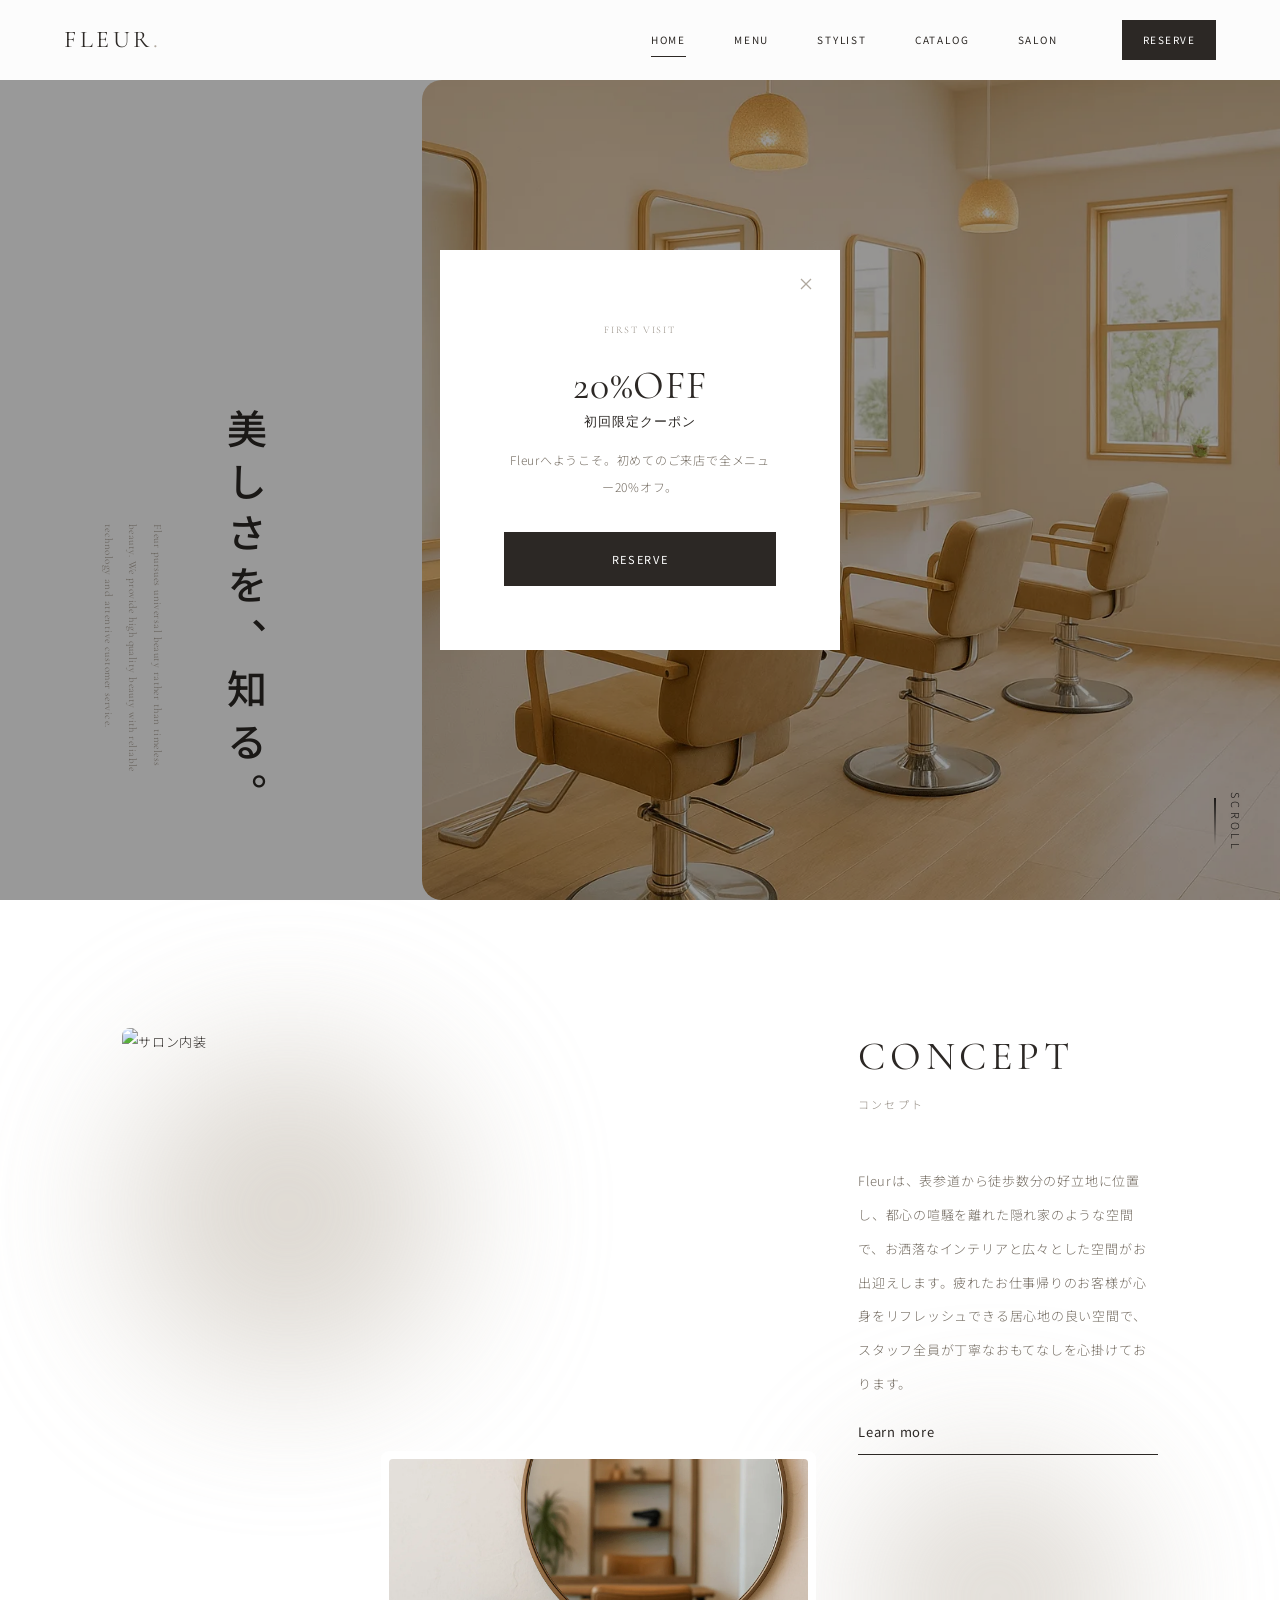
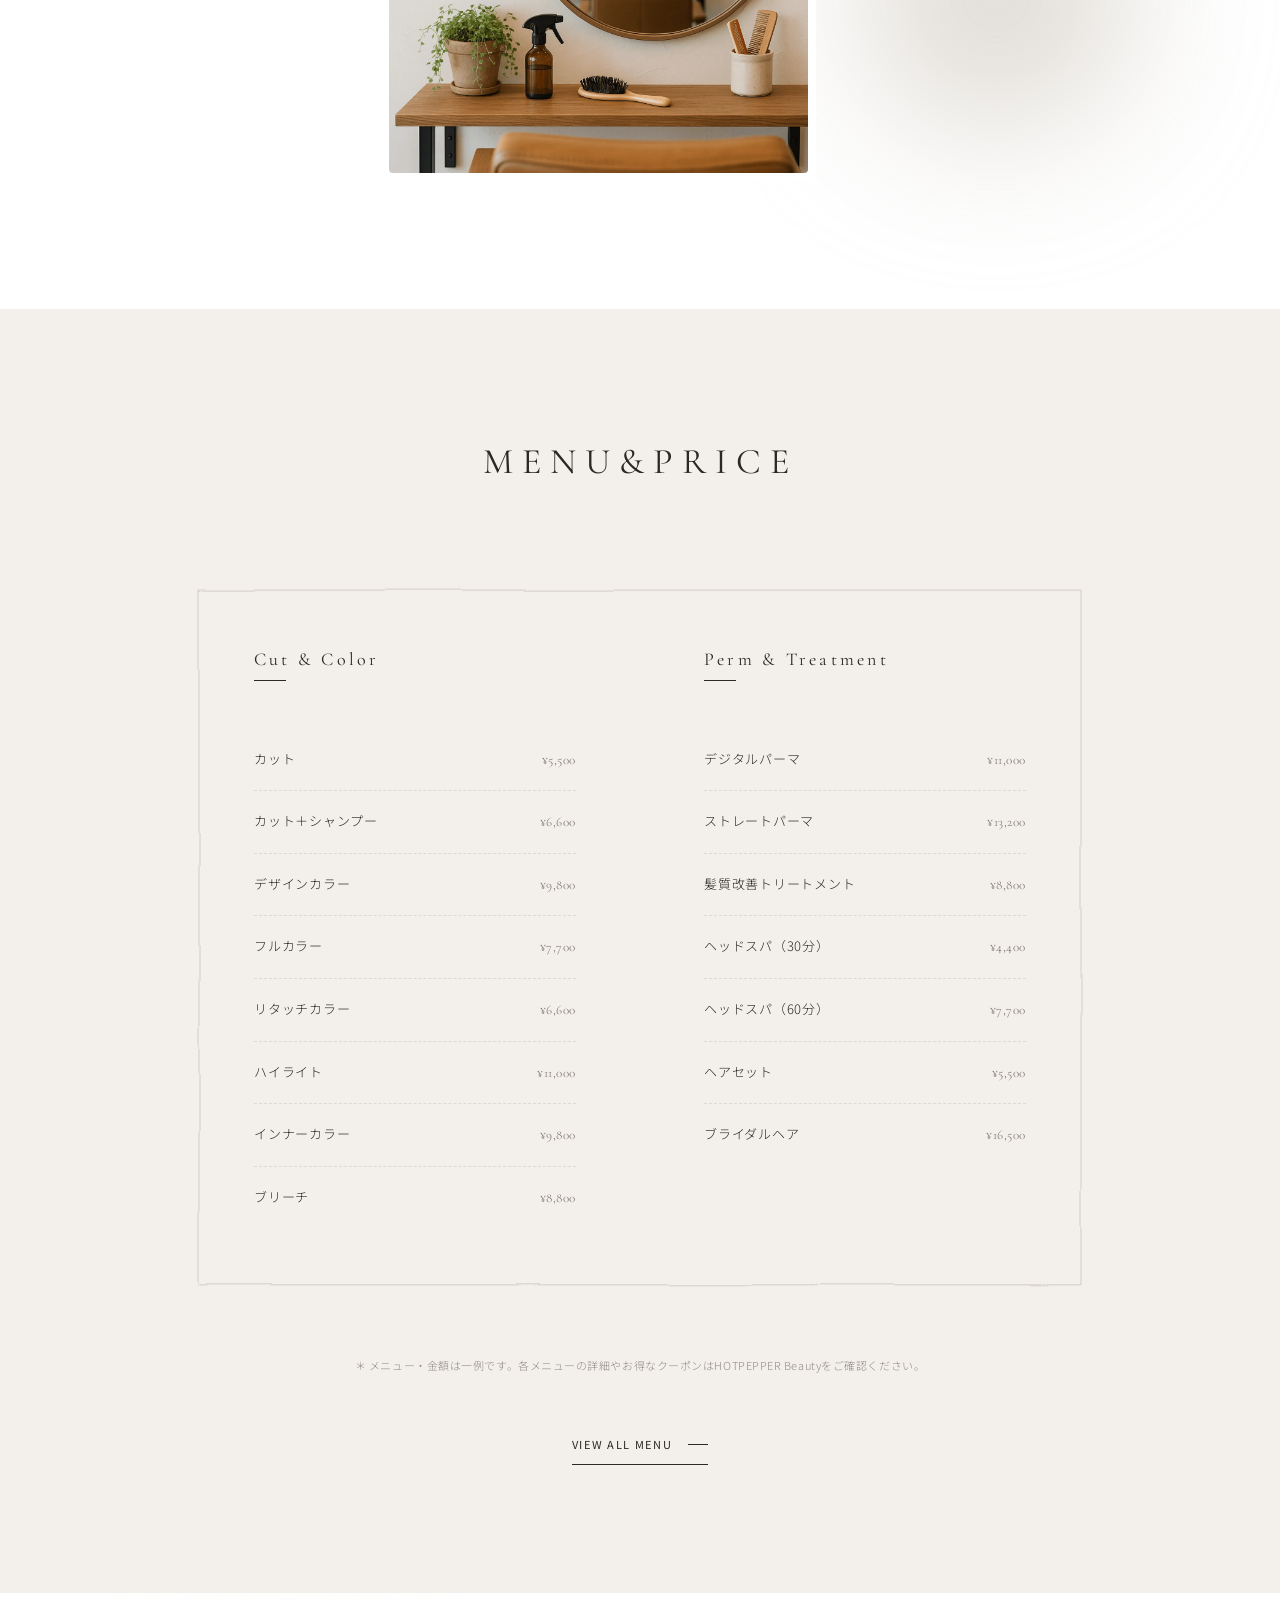
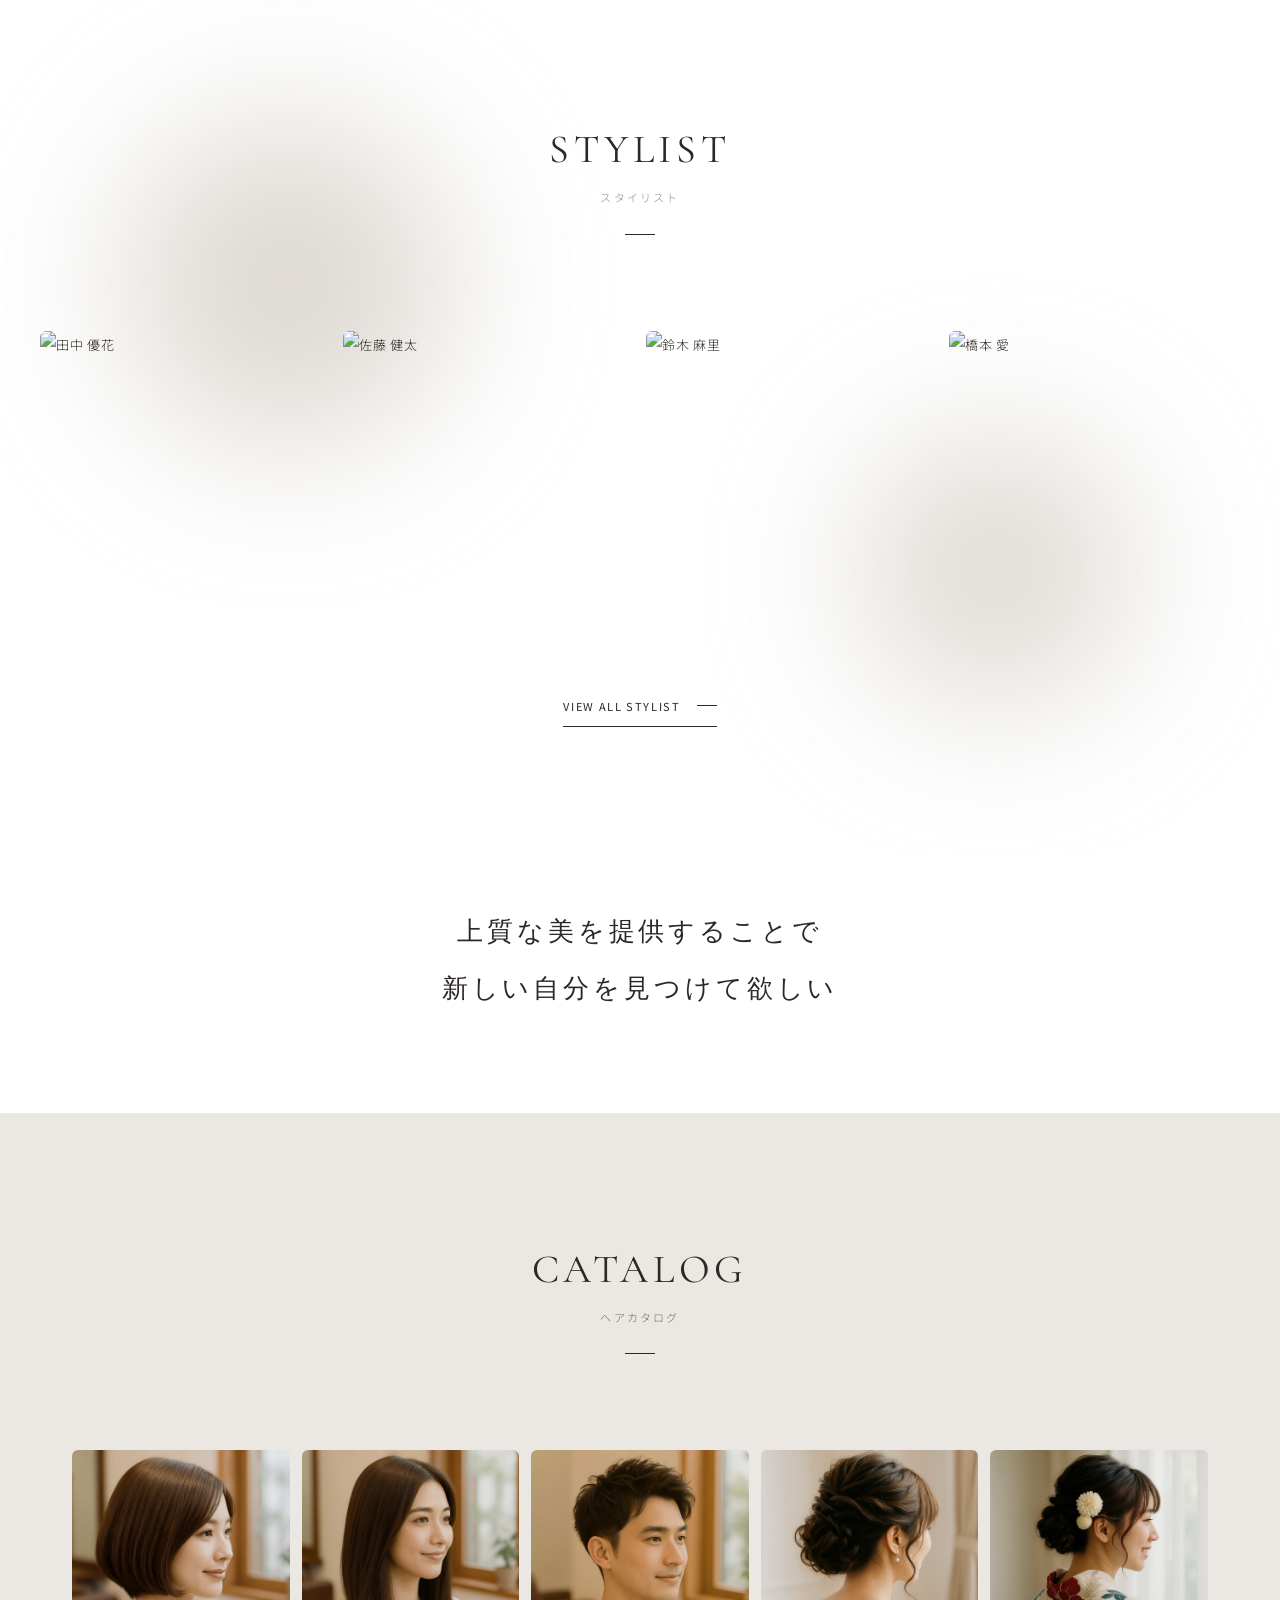
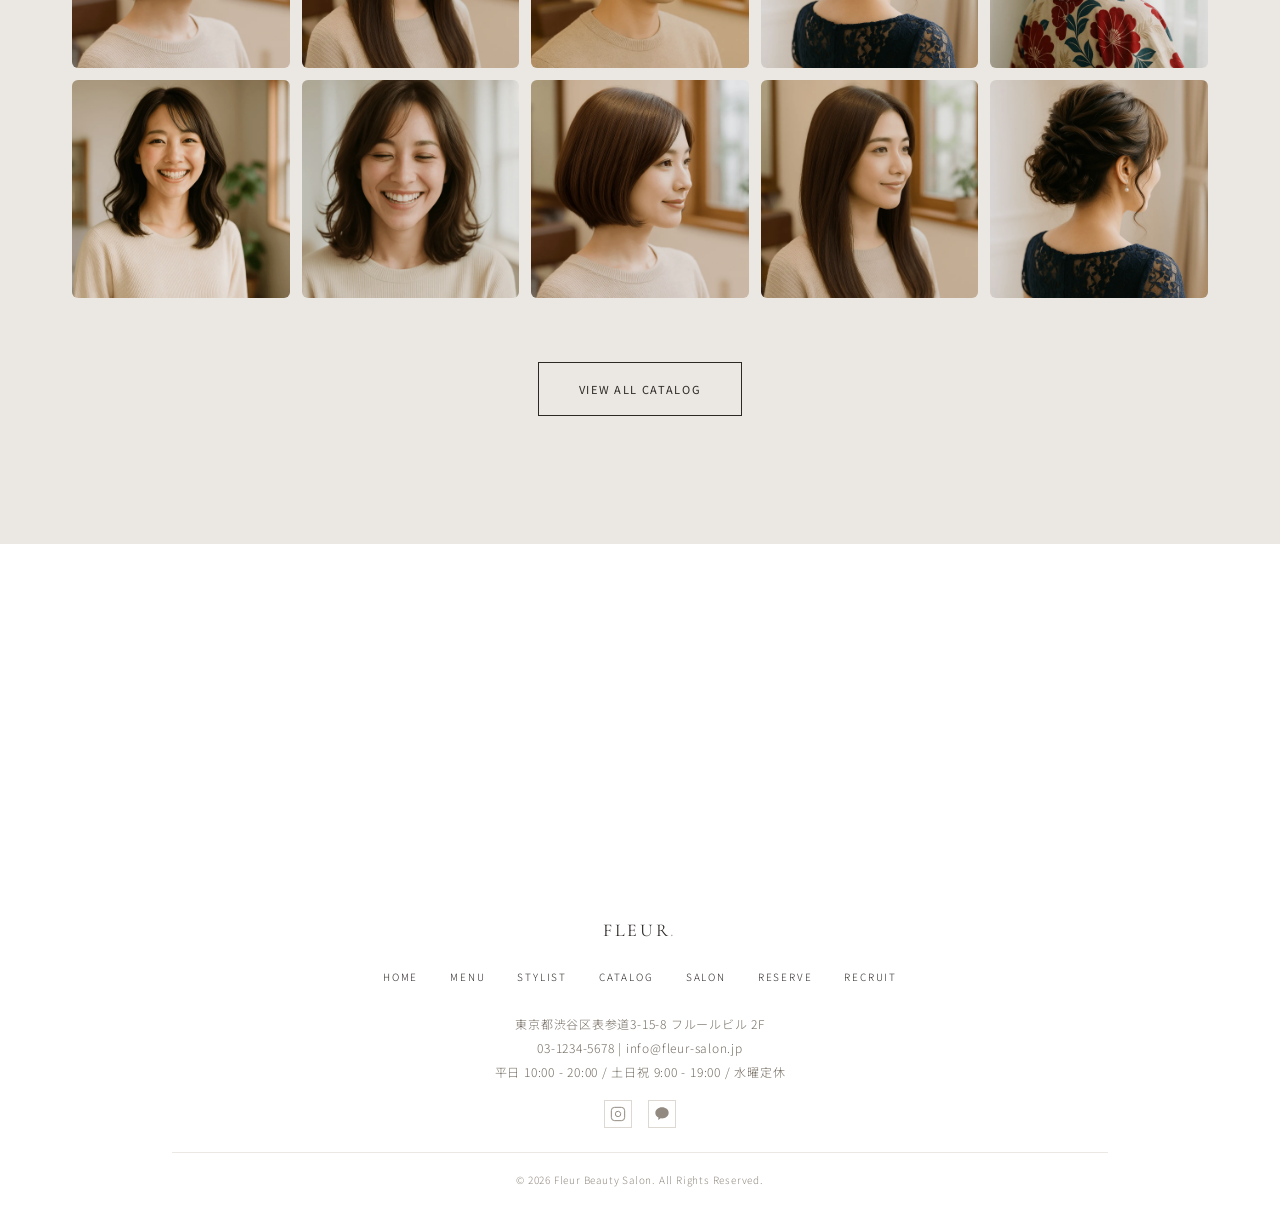
==== index.html @ 0277ed72 "Add files via upload" ====
<!DOCTYPE html>
<html lang="ja">
<head>
  <meta charset="UTF-8">
  <meta name="viewport" content="width=device-width, initial-scale=1.0">
  <title>Fleur Beauty Salon | 表参道の美容室・プライベートサロン</title>
  <meta name="description" content="表参道駅徒歩5分のプライベート美容室 Fleur。骨格・髪質に合わせたオーダーメイドカット、イルミナカラー、ヘッドスパ。初回限定20%OFFクーポンあり。">
  <meta name="keywords" content="表参道 美容室,表参道 ヘアサロン,Fleur,プライベートサロン,イルミナカラー,ヘッドスパ,渋谷区">
  <link rel="canonical" href="https://fleur-salon.jp/">
  <!-- OGP -->
  <meta property="og:type" content="website">
  <meta property="og:title" content="Fleur Beauty Salon | 表参道の美容室・プライベートサロン">
  <meta property="og:description" content="表参道駅徒歩5分のプライベート美容室 Fleur。骨格・髪質に合わせたオーダーメイドカット、イルミナカラー、ヘッドスパ。初回限定20%OFFクーポンあり。">
  <meta property="og:url" content="https://fleur-salon.jp/">
  <meta property="og:image" content="https://fleur-salon.jp/images/fleur-beauty-salon-hero-1.webp">
  <meta property="og:site_name" content="Fleur Beauty Salon">
  <meta property="og:locale" content="ja_JP">
  <meta name="twitter:card" content="summary_large_image">
  <meta name="twitter:title" content="Fleur Beauty Salon | 表参道の美容室">
  <meta name="twitter:description" content="表参道駅徒歩5分のプライベート美容室 Fleur。初回限定20%OFFクーポンあり。">
  <meta name="twitter:image" content="https://fleur-salon.jp/images/fleur-beauty-salon-hero-1.webp">
  <!-- 構造化データ -->
  <script type="application/ld+json">
  {
    "@context": "https://schema.org",
    "@type": "HairSalon",
    "name": "Fleur Beauty Salon",
    "description": "表参道のプライベート美容室。骨格・髪質に合わせたオーダーメイドカット、イルミナカラー、ヘッドスパ。",
    "url": "https://fleur-salon.jp/",
    "telephone": "03-1234-5678",
    "email": "info@fleur-salon.jp",
    "address": {
      "@type": "PostalAddress",
      "streetAddress": "表参道3-15-8 フルールビル 2F",
      "addressLocality": "渋谷区",
      "addressRegion": "東京都",
      "postalCode": "150-0001",
      "addressCountry": "JP"
    },
    "geo": {
      "@type": "GeoCoordinates",
      "latitude": 35.6650,
      "longitude": 139.7101
    },
    "openingHoursSpecification": [
      {
        "@type": "OpeningHoursSpecification",
        "dayOfWeek": ["Tuesday","Wednesday","Thursday","Friday"],
        "opens": "10:00",
        "closes": "20:00"
      },
      {
        "@type": "OpeningHoursSpecification",
        "dayOfWeek": ["Saturday","Sunday"],
        "opens": "09:00",
        "closes": "19:00"
      }
    ],
    "image": "https://fleur-salon.jp/images/fleur-beauty-salon-hero-1.webp",
    "priceRange": "¥¥"
  }
  </script>
  <link rel="stylesheet" href="css/style.css">
  <link rel="stylesheet" href="css/responsive.css">
</head>
<body>

  <!-- Opening Animation -->
  <div class="opening" id="opening">
    <div class="opening__logo">Fleur<span>.</span></div>
    <div class="opening__top"></div>
    <div class="opening__bottom"></div>
  </div>

  <!-- Header -->
  <header class="header" id="header">
    <div class="header__inner">
      <a href="index.html" class="header__logo">Fleur<span>.</span></a>
      <nav class="nav">
        <a href="index.html" class="nav__link nav__link--active">Home</a>
        <a href="html/menu.html" class="nav__link">Menu</a>
        <a href="html/staff.html" class="nav__link">Stylist</a>
        <a href="html/gallery.html" class="nav__link">Catalog</a>
        <a href="html/access.html" class="nav__link">Salon</a>
        <a href="html/reservation.html" class="btn btn--primary btn--sm nav__cta">Reserve</a>
      </nav>
      <button class="hamburger" id="hamburger" aria-label="メニューを開く">
        <span class="hamburger__bar"></span>
        <span class="hamburger__bar"></span>
        <span class="hamburger__bar"></span>
      </button>
    </div>
  </header>

  <div class="nav-overlay" id="navOverlay"></div>
  <nav class="mobile-nav" id="mobileNav">
    <a href="index.html" class="mobile-nav__link">Home</a>
    <a href="html/menu.html" class="mobile-nav__link">Menu</a>
    <a href="html/staff.html" class="mobile-nav__link">Stylist</a>
    <a href="html/gallery.html" class="mobile-nav__link">Catalog</a>
    <a href="html/access.html" class="mobile-nav__link">Salon</a>
    <div class="mobile-nav__cta">
      <a href="html/reservation.html" class="btn btn--primary">Reserve</a>
    </div>
  </nav>

  <!-- Hero -->
  <section class="hero">
    <div class="hero__left">
      <p class="hero__title-ja">美しさを、知る。</p>
      <p class="hero__title-en">Fleur pursues universal beauty rather than timeless<br>beauty. We provide high quality beauty with reliable<br>technology and attentive customer service.</p>
    </div>
    <div class="hero__right">
      <div class="hero__slider">
        <img class="hero__slide hero__slide--active" src="images/fleur-beauty-salon-hero-1.webp" alt="Fleur Beauty Salon">
        <img class="hero__slide" src="images/fleur-beauty-salon-hero-2.webp" alt="Fleur Beauty Salon">
      </div>
    </div>
    <div class="hero__scroll">
      <span>Scroll</span>
      <div class="hero__scroll-line"></div>
    </div>
  </section>

  <!-- Concept (spinhairworks style) -->
  <section class="section">
    <div class="concept animate-on-scroll">
      <div class="concept__row">
        <div class="concept__image-main">
          <img src="https://images.unsplash.com/photo-1600585154340-be6161a56a0c?w=800&h=1060&fit=crop" alt="サロン内装">
        </div>
        <div class="concept__text">
          <h2 class="section-title-en">Concept</h2>
          <p class="section-title-ja">コンセプト</p>
          <p class="concept__description">Fleurは、表参道から徒歩数分の好立地に位置し、都心の喧騒を離れた隠れ家のような空間で、お洒落なインテリアと広々とした空間がお出迎えします。疲れたお仕事帰りのお客様が心身をリフレッシュできる居心地の良い空間で、スタッフ全員が丁寧なおもてなしを心掛けております。</p>
          <a href="html/menu.html" class="concept__link">Learn more</a>
        </div>
      </div>
      <div class="concept__image-sub">
        <img src="images/fleur-salon-interior.webp" alt="サロン内装">
      </div>
    </div>
  </section>

  <!-- Menu & Price -->
  <section class="section section--alt">
    <div class="container">
      <h2 class="menu-price__title animate-on-scroll">MENU&amp;PRICE</h2>
      <div class="menu-price__grid animate-on-scroll">
        <svg class="rough-border" viewBox="0 0 100 100" preserveAspectRatio="none" xmlns="http://www.w3.org/2000/svg">
          <defs>
            <filter id="roughen">
              <feTurbulence type="fractalNoise" baseFrequency="0.06" numOctaves="2" result="noise" seed="5"/>
              <feDisplacementMap in="SourceGraphic" in2="noise" scale="0.6" xChannelSelector="R" yChannelSelector="G"/>
            </filter>
          </defs>
          <rect x="1" y="1" width="98" height="98" fill="none" stroke="#b0a89e" stroke-width="0.5" filter="url(#roughen)" vector-effect="non-scaling-stroke"/>
        </svg>
        <div class="menu-price__col">
          <h3 class="menu-price__category">Cut &amp; Color</h3>
          <ul class="menu-price__list">
            <li><span>カット</span><span>¥5,500</span></li>
            <li><span>カット＋シャンプー</span><span>¥6,600</span></li>
            <li><span>デザインカラー</span><span>¥9,800</span></li>
            <li><span>フルカラー</span><span>¥7,700</span></li>
            <li><span>リタッチカラー</span><span>¥6,600</span></li>
            <li><span>ハイライト</span><span>¥11,000</span></li>
            <li><span>インナーカラー</span><span>¥9,800</span></li>
            <li><span>ブリーチ</span><span>¥8,800</span></li>
          </ul>
        </div>
        <div class="menu-price__col">
          <h3 class="menu-price__category">Perm &amp; Treatment</h3>
          <ul class="menu-price__list">
            <li><span>デジタルパーマ</span><span>¥11,000</span></li>
            <li><span>ストレートパーマ</span><span>¥13,200</span></li>
            <li><span>髪質改善トリートメント</span><span>¥8,800</span></li>
            <li><span>ヘッドスパ（30分）</span><span>¥4,400</span></li>
            <li><span>ヘッドスパ（60分）</span><span>¥7,700</span></li>
            <li><span>ヘアセット</span><span>¥5,500</span></li>
            <li><span>ブライダルヘア</span><span>¥16,500</span></li>
          </ul>
        </div>
      </div>
      <p class="menu-price__note animate-on-scroll">＊ メニュー・金額は一例です。各メニューの詳細やお得なクーポンはHOTPEPPER Beautyをご確認ください。</p>
      <div style="text-align: center; margin-top: var(--space-2xl);">
        <a href="html/menu.html" class="btn btn--more">View All Menu</a>
      </div>
    </div>
  </section>

  <!-- Stylist (la-melu style: square grid) -->
  <section class="section">
    <div class="container">
      <div class="section-header animate-on-scroll">
        <h2 class="section-title-en">Stylist</h2>
        <p class="section-title-ja">スタイリスト</p>
      </div>
    </div>
    <div class="container--wide" style="max-width: var(--container-wide); margin: 0 auto; padding: 0;">
      <div class="stylist-grid-home animate-on-scroll">
        <a href="html/staff.html" class="stylist-thumb">
          <img src="https://images.unsplash.com/photo-1544005313-94ddf0286df2?w=600&h=600&fit=crop&crop=face" alt="田中 優花" loading="lazy">
          <div class="stylist-thumb__overlay">
            <p class="stylist-thumb__role">Top Stylist</p>
            <p class="stylist-thumb__name">田中 優花</p>
          </div>
        </a>
        <a href="html/staff.html" class="stylist-thumb">
          <img src="https://images.unsplash.com/photo-1506794778202-cad84cf45f1d?w=600&h=600&fit=crop&crop=face" alt="佐藤 健太" loading="lazy">
          <div class="stylist-thumb__overlay">
            <p class="stylist-thumb__role">Stylist</p>
            <p class="stylist-thumb__name">佐藤 健太</p>
          </div>
        </a>
        <a href="html/staff.html" class="stylist-thumb">
          <img src="https://images.unsplash.com/photo-1531746020798-e6953c6e8e04?w=600&h=600&fit=crop&crop=face" alt="鈴木 麻里" loading="lazy">
          <div class="stylist-thumb__overlay">
            <p class="stylist-thumb__role">Color Specialist</p>
            <p class="stylist-thumb__name">鈴木 麻里</p>
          </div>
        </a>
        <a href="html/staff.html" class="stylist-thumb">
          <img src="https://images.unsplash.com/photo-1517841905240-472988babdf9?w=600&h=600&fit=crop&crop=face" alt="橋本 愛" loading="lazy">
          <div class="stylist-thumb__overlay">
            <p class="stylist-thumb__role">Junior Stylist</p>
            <p class="stylist-thumb__name">橋本 愛</p>
          </div>
        </a>
      </div>
    </div>
    <div class="container" style="text-align: center; margin-top: var(--space-3xl);">
      <a href="html/staff.html" class="btn btn--more">View All Stylist</a>
    </div>
  </section>

  <!-- Quote -->
  <div class="quote-section animate-on-scroll">
    <p class="quote-section__text fade-in">上質な美を提供することで<br>新しい自分を見つけて欲しい</p>
  </div>

  <!-- Catalog / Gallery Preview (la-melu style: square grid) -->
  <section class="section section--dark">
    <div class="container">
      <div class="section-header animate-on-scroll">
        <h2 class="section-title-en">Catalog</h2>
        <p class="section-title-ja">ヘアカタログ</p>
      </div>
    </div>
    <div class="container--wide" style="max-width: var(--container-wide); margin: 0 auto; padding: 0;">
      <div class="gallery-grid animate-on-scroll">
        <a href="html/gallery.html" class="gallery-item">
          <img src="images/fleur-hairstyle-bob.webp" alt="ナチュラルボブ" loading="lazy">
        </a>
        <a href="html/gallery.html" class="gallery-item">
          <img src="images/fleur-hairstyle-long.webp" alt="ストレートロング" loading="lazy">
        </a>
        <a href="html/gallery.html" class="gallery-item">
          <img src="images/fleur-hairstyle-mens-short.webp" alt="メンズショート" loading="lazy">
        </a>
        <a href="html/gallery.html" class="gallery-item">
          <img src="images/fleur-hairstyle-set.webp" alt="ヘアセット" loading="lazy">
        </a>
        <a href="html/gallery.html" class="gallery-item">
          <img src="images/fleur-hairstyle-kimono.webp" alt="着付けヘアセット" loading="lazy">
        </a>
        <a href="html/gallery.html" class="gallery-item">
          <img src="images/fleur-style-natural-01.webp" alt="お客さまの笑顔" loading="lazy">
        </a>
        <a href="html/gallery.html" class="gallery-item">
          <img src="images/fleur-style-natural-02.webp" alt="お客さまの笑顔" loading="lazy">
        </a>
        <a href="html/gallery.html" class="gallery-item">
          <img src="images/fleur-hairstyle-bob.webp" alt="ナチュラルボブ" loading="lazy">
        </a>
        <a href="html/gallery.html" class="gallery-item">
          <img src="images/fleur-hairstyle-long.webp" alt="ロングヘア" loading="lazy">
        </a>
        <a href="html/gallery.html" class="gallery-item">
          <img src="images/fleur-hairstyle-set.webp" alt="ヘアセット" loading="lazy">
        </a>
      </div>
    </div>
    <div class="container" style="text-align: center; margin-top: var(--space-3xl);">
      <a href="html/gallery.html" class="btn btn--white">View All Catalog</a>
    </div>
  </section>

  <!-- 3-Column Banners (la-melu style) -->
  <div class="banner-row animate-on-scroll">
    <a href="html/access.html" class="banner-card">
      <img src="https://images.unsplash.com/photo-1600585154340-be6161a56a0c?w=800&h=600&fit=crop" alt="サロン" loading="lazy">
      <div class="banner-card__overlay">
        <p class="banner-card__title">Salon</p>
        <p class="banner-card__desc">表参道駅A2出口より徒歩5分<br>プライベート空間で至福のひととき</p>
      </div>
    </a>
    <a href="html/reservation.html" class="banner-card">
      <img src="https://images.unsplash.com/photo-1521590832167-7bcbfaa6381f?w=800&h=600&fit=crop" alt="予約" loading="lazy">
      <div class="banner-card__overlay">
        <p class="banner-card__title">Reserve</p>
        <p class="banner-card__desc">オンラインで簡単予約<br>初回限定20%OFFクーポンあり</p>
      </div>
    </a>
    <a href="html/recruit.html" class="banner-card">
      <img src="https://images.unsplash.com/photo-1559599101-f09722fb4948?w=800&h=600&fit=crop" alt="採用" loading="lazy">
      <div class="banner-card__overlay">
        <p class="banner-card__title">Recruit</p>
        <p class="banner-card__desc">Fleurで一緒に働きませんか<br>スタッフ募集中</p>
      </div>
    </a>
  </div>

  <!-- Footer -->
  <footer class="footer">
    <div class="container">
      <p class="footer__brand">Fleur<span>.</span></p>
      <div class="footer__nav-row">
        <a href="index.html" class="footer__nav-link">Home</a>
        <a href="html/menu.html" class="footer__nav-link">Menu</a>
        <a href="html/staff.html" class="footer__nav-link">Stylist</a>
        <a href="html/gallery.html" class="footer__nav-link">Catalog</a>
        <a href="html/access.html" class="footer__nav-link">Salon</a>
        <a href="html/reservation.html" class="footer__nav-link">Reserve</a>
        <a href="html/recruit.html" class="footer__nav-link">Recruit</a>
      </div>
      <div class="footer__info">
        <p>東京都渋谷区表参道3-15-8 フルールビル 2F</p>
        <p>03-1234-5678 | info@fleur-salon.jp</p>
        <p>平日 10:00 - 20:00 / 土日祝 9:00 - 19:00 / 水曜定休</p>
      </div>
      <div class="footer__social">
        <a href="#" class="footer__social-link" aria-label="Instagram">
          <svg width="16" height="16" viewBox="0 0 24 24" fill="none" stroke="currentColor" stroke-width="1.5"><rect x="2" y="2" width="20" height="20" rx="5" ry="5"/><path d="M16 11.37A4 4 0 1 1 12.63 8 4 4 0 0 1 16 11.37z"/><line x1="17.5" y1="6.5" x2="17.51" y2="6.5"/></svg>
        </a>
        <a href="#" class="footer__social-link" aria-label="LINE">
          <svg width="16" height="16" viewBox="0 0 24 24" fill="currentColor"><path d="M12 2C6.48 2 2 5.82 2 10.5c0 2.95 1.95 5.55 4.87 7.17-.19.66-.68 2.4-.78 2.77-.13.48.17.47.37.34.15-.1 2.42-1.64 3.42-2.31.7.1 1.41.15 2.12.15 5.52 0 10-3.82 10-8.5S17.52 2 12 2z"/></svg>
        </a>
      </div>
      <div class="footer__bottom">
        <p>&copy; 2026 Fleur Beauty Salon. All Rights Reserved.</p>
      </div>
    </div>
  </footer>

  <!-- Coupon Popup -->
  <div class="coupon-popup" id="couponPopup">
    <div class="coupon-popup__backdrop" id="couponBackdrop"></div>
    <div class="coupon-popup__card">
      <button class="coupon-popup__close" id="couponClose" aria-label="閉じる">
        <svg width="20" height="20" viewBox="0 0 24 24" fill="none" stroke="currentColor" stroke-width="1.5"><line x1="18" y1="6" x2="6" y2="18"/><line x1="6" y1="6" x2="18" y2="18"/></svg>
      </button>
      <span class="coupon-popup__badge">First Visit</span>
      <p class="coupon-popup__discount">20%OFF</p>
      <h3 class="coupon-popup__title">初回限定クーポン</h3>
      <p class="coupon-popup__text">Fleurへようこそ。初めてのご来店で全メニュー20%オフ。</p>
      <a href="html/reservation.html" class="btn btn--primary" style="width: 100%;">Reserve</a>
    </div>
  </div>

  <!-- Floating CTA (Mobile) -->
  <div class="floating-cta">
    <a href="html/reservation.html" class="btn btn--primary">Reserve</a>
  </div>

  <!-- Back to Top -->
  <button class="back-to-top" id="backToTop" aria-label="トップへ戻る">
    <div class="back-to-top__line"></div>
    <span>Top</span>
  </button>

  <script src="js/main.js"></script>
</body>
</html>
---- css/style.css ----
/* ============================================
   Fleur Beauty Salon — Main Stylesheet
   Design: la-melu.com inspired — Pure Minimalism
   Typography: Cormorant Garamond + Noto Sans JP
   ============================================ */

@import url('https://fonts.googleapis.com/css2?family=Cormorant+Garamond:ital,wght@0,300;0,400;0,500;0,600;1,400&family=Noto+Sans+JP:wght@200;300;400;500&display=swap');

:root {
  /* Colors — Greige */
  --black: #2c2825;
  --gray-900: #3d3832;
  --gray-800: #4e4840;
  --gray-700: #5f5850;
  --gray-600: #756d63;
  --gray-500: #928a80;
  --gray-400: #b0a89e;
  --gray-300: #cdc6bc;
  --gray-200: #ddd8d1;
  --gray-100: #ebe7e2;
  --gray-50: #f3f0ec;
  --white: #ffffff;

  --color-text: var(--black);
  --color-text-light: var(--gray-600);
  --color-text-muted: var(--gray-500);
  --color-bg: var(--white);
  --color-bg-alt: var(--gray-50);
  --color-border: var(--gray-200);
  --color-success: #4a7c59;
  --color-error: #c44;

  /* Typography */
  --font-display: 'Cormorant Garamond', 'Georgia', serif;
  --font-body: 'Noto Sans JP', -apple-system, BlinkMacSystemFont, sans-serif;

  /* Spacing */
  --space-xs: 0.25rem;
  --space-sm: 0.5rem;
  --space-md: 1rem;
  --space-lg: 1.5rem;
  --space-xl: 2rem;
  --space-2xl: 3rem;
  --space-3xl: 4rem;
  --space-4xl: 6rem;
  --space-5xl: 8rem;
  --space-6xl: 10rem;
  --space-7xl: 12rem;

  /* Shadows */
  --shadow-sm: 0 1px 3px rgba(0,0,0,0.04);
  --shadow-md: 0 4px 16px rgba(0,0,0,0.06);

  /* Transitions */
  --transition-fast: 200ms ease;
  --transition-base: 400ms ease;
  --transition-slow: 600ms ease;

  /* Layout */
  --container-max: 1000px;
  --container-narrow: 700px;
  --container-wide: 1200px;
  --header-height: 80px;

  /* Z-index */
  --z-base: 1;
  --z-sticky: 20;
  --z-overlay: 30;
  --z-modal: 40;
}

/* --- Reset --- */
*, *::before, *::after {
  margin: 0; padding: 0;
  box-sizing: border-box;
}

html {
  scroll-behavior: smooth;
  -webkit-text-size-adjust: 100%;
}

body {
  font-family: var(--font-body);
  font-size: 13px;
  font-weight: 300;
  line-height: 2.2;
  color: var(--color-text);
  background-color: var(--color-bg);
  -webkit-font-smoothing: antialiased;
  -moz-osx-font-smoothing: grayscale;
  overflow-x: hidden;
  letter-spacing: 0.06em;
}

body.nav-open { overflow: hidden; }

img { max-width: 100%; height: auto; display: block; }

a {
  color: inherit;
  text-decoration: none;
  transition: opacity var(--transition-fast);
}
a:hover { opacity: 0.6; }

button {
  font-family: inherit;
  cursor: pointer;
  border: none;
  background: none;
}

ul, ol { list-style: none; }
input, select, textarea { font-family: inherit; font-size: inherit; }

/* --- Utility --- */
.container {
  max-width: var(--container-max);
  margin: 0 auto;
  padding: 0 var(--space-xl);
}

.container--narrow { max-width: var(--container-narrow); }
.container--wide { max-width: var(--container-wide); }

.sr-only {
  position: absolute; width: 1px; height: 1px; padding: 0; margin: -1px;
  overflow: hidden; clip: rect(0,0,0,0); white-space: nowrap; border: 0;
}

/* --- Typography --- */
h1, h2, h3, h4, h5 {
  font-family: var(--font-display);
  font-weight: 400;
  line-height: 1.4;
  letter-spacing: 0.04em;
}

/* Section title — English large + Japanese small */
.section-title-en {
  font-family: var(--font-display);
  font-size: clamp(1.75rem, 4vw, 2.5rem);
  font-weight: 400;
  letter-spacing: 0.12em;
  text-transform: uppercase;
  color: var(--color-text);
  margin-bottom: var(--space-sm);
}

.section-title-ja {
  font-family: var(--font-body);
  font-size: 0.6875rem;
  font-weight: 300;
  letter-spacing: 0.2em;
  color: var(--color-text-muted);
}

.section-header {
  text-align: center;
  margin-bottom: var(--space-4xl);
}

.section-header::after {
  content: '';
  display: block;
  width: 30px;
  height: 1px;
  background: var(--color-text);
  margin: var(--space-lg) auto 0;
}

/* --- Sections --- */
.section {
  padding: var(--space-4xl) 0;
  position: relative;
  overflow: hidden;
}

/* Subtle decorative background — only for plain white sections */
.section:not(.section--alt):not(.section--dark)::before,
.section:not(.section--alt):not(.section--dark)::after {
  content: '';
  position: absolute;
  border-radius: 50%;
  pointer-events: none;
  z-index: 0;
  background: var(--gray-300);
  filter: blur(80px);
  opacity: 0.7;
}
.section:not(.section--alt):not(.section--dark)::before {
  width: 320px;
  height: 320px;
  top: 15%;
  left: 10%;
}
.section:not(.section--alt):not(.section--dark)::after {
  width: 260px;
  height: 260px;
  bottom: 18%;
  right: 12%;
}
.section > * {
  position: relative;
  z-index: 1;
}

.section--alt {
  background-color: var(--color-bg-alt);
}

.section--dark {
  background-color: var(--gray-100);
  color: var(--color-text);
}

.section--dark .section-title-en { color: var(--color-text); }
.section--dark .section-title-ja { color: var(--gray-600); }
.section--dark .section-header::after { background: var(--color-text); }

/* --- Buttons --- */
.btn {
  display: inline-flex;
  align-items: center;
  justify-content: center;
  gap: var(--space-sm);
  font-family: var(--font-body);
  font-size: 0.6875rem;
  font-weight: 400;
  letter-spacing: 0.15em;
  transition: all var(--transition-base);
  cursor: pointer;
  text-transform: uppercase;
}

.btn:focus-visible {
  outline: 1px solid var(--color-text);
  outline-offset: 4px;
}

/* Text link button with line */
.btn--more {
  color: var(--color-text);
  padding: var(--space-sm) 0;
  border-bottom: 1px solid var(--color-text);
}
.btn--more:hover {
  opacity: 1;
  color: var(--gray-500);
  border-color: var(--gray-500);
}

.btn--more::after {
  content: '';
  display: inline-block;
  width: 20px;
  height: 1px;
  background: currentColor;
  margin-left: var(--space-sm);
  transition: width var(--transition-fast);
}
.btn--more:hover::after { width: 32px; }

/* Solid button */
.btn--primary {
  padding: 0.875rem 2.5rem;
  background: var(--color-text);
  color: var(--white);
  letter-spacing: 0.15em;
  border: 1px solid var(--color-text);
}
.btn--primary:hover {
  opacity: 1;
  background: transparent;
  color: var(--color-text);
}

/* Outline button */
.btn--outline {
  padding: 0.875rem 2.5rem;
  background: transparent;
  color: var(--color-text);
  border: 1px solid var(--color-text);
  letter-spacing: 0.15em;
}
.btn--outline:hover {
  opacity: 1;
  background: var(--color-text);
  color: var(--white);
}

/* White outline (on dark bg) */
.btn--white {
  padding: 0.875rem 2.5rem;
  background: transparent;
  color: var(--color-text);
  border: 1px solid var(--color-text);
  letter-spacing: 0.15em;
}
.btn--white:hover {
  opacity: 1;
  background: var(--color-text);
  color: var(--white);
}

.btn--sm { padding: 0.5rem 1.25rem; font-size: 0.625rem; }
.btn--lg { padding: 1rem 3rem; font-size: 0.75rem; }

/* --- Header --- */
.header {
  position: fixed;
  top: 0; left: 0; right: 0;
  height: var(--header-height);
  z-index: 50;
  transition: all var(--transition-base);
  background: rgba(255,255,255,0.97);
  backdrop-filter: blur(6px);
  -webkit-backdrop-filter: blur(6px);
  opacity: 0;
  animation: fadeUp 0.8s ease 2.8s forwards;
}

.header--scrolled {
  box-shadow: 0 1px 0 rgba(0,0,0,0.05);
}

.header__inner {
  display: flex;
  align-items: center;
  justify-content: space-between;
  height: 100%;
  max-width: 100%;
  margin: 0 auto;
  padding: 0 var(--space-3xl);
}

.header__logo {
  font-family: var(--font-display);
  font-size: 1.5rem;
  font-weight: 400;
  letter-spacing: 0.15em;
  text-transform: uppercase;
  color: var(--color-text);
}
.header__logo span { color: var(--gray-400); }

/* Desktop Nav */
.nav {
  display: flex;
  align-items: center;
  gap: var(--space-2xl);
}

.nav__link {
  font-size: 0.625rem;
  font-weight: 400;
  letter-spacing: 0.18em;
  text-transform: uppercase;
  color: var(--color-text);
  position: relative;
  padding: var(--space-xs) 0;
}
.nav__link:hover { opacity: 0.5; }

.nav__link--active::after {
  content: '';
  position: absolute;
  bottom: -2px;
  left: 0; right: 0;
  height: 1px;
  background: var(--color-text);
}

.nav__cta {
  margin-left: var(--space-md);
}

/* Hamburger */
.hamburger {
  display: none;
  flex-direction: column;
  justify-content: center;
  gap: 6px;
  width: 44px; height: 44px;
  padding: 10px;
  cursor: pointer;
  z-index: 50;
  position: relative;
}

.hamburger__bar {
  width: 24px; height: 1px;
  background: var(--color-text);
  transition: all var(--transition-base);
  transform-origin: center;
}

.hamburger.active .hamburger__bar:nth-child(1) {
  transform: rotate(45deg) translate(5px, 5px);
}
.hamburger.active .hamburger__bar:nth-child(2) { opacity: 0; }
.hamburger.active .hamburger__bar:nth-child(3) {
  transform: rotate(-45deg) translate(5px, -5px);
}

/* Mobile Nav */
.nav-overlay {
  position: fixed; inset: 0;
  background: rgba(0,0,0,0.15);
  z-index: var(--z-overlay);
  opacity: 0; visibility: hidden;
  transition: all var(--transition-base);
}
.nav-overlay.active { opacity: 1; visibility: visible; }

.mobile-nav {
  position: fixed;
  top: 0; right: 0;
  width: min(340px, 85vw);
  height: 100vh;
  background: var(--white);
  z-index: var(--z-modal);
  padding: calc(var(--header-height) + var(--space-3xl)) var(--space-2xl) var(--space-2xl);
  transform: translateX(100%);
  transition: transform var(--transition-slow);
  overflow-y: auto;
}
.mobile-nav.active { transform: translateX(0); }

.mobile-nav__link {
  display: block;
  padding: var(--space-md) 0;
  font-size: 0.6875rem;
  font-weight: 400;
  letter-spacing: 0.18em;
  text-transform: uppercase;
  color: var(--color-text);
  border-bottom: 1px solid var(--gray-100);
}
.mobile-nav__link:hover { opacity: 0.5; }

.mobile-nav__cta { margin-top: var(--space-2xl); }
.mobile-nav__cta .btn { width: 100%; }

/* --- Hero (la-melu style: centered text, scroll indicator) --- */
.hero {
  position: relative;
  height: 100vh;
  min-height: 600px;
  display: flex;
  padding-top: var(--header-height);
}

.hero__left {
  flex: 0 0 33%;
  position: relative;
  overflow: hidden;
}

.hero__right {
  flex: 0 0 67%;
  position: relative;
}

.hero__slider {
  position: relative;
  width: 100%;
  height: 100%;
  border-radius: 20px 0 0 20px;
  overflow: hidden;
}

.hero__slide {
  position: absolute;
  inset: 0;
  width: 100%;
  height: 100%;
  object-fit: cover;
  opacity: 0;
  transition: opacity 0.8s ease;
}
.hero__slide--active {
  opacity: 1;
}

.hero__title-ja {
  font-family: var(--font-body);
  writing-mode: vertical-rl;
  font-size: clamp(1.75rem, 3.5vw, 2.5rem);
  font-weight: 500;
  letter-spacing: 0.3em;
  line-height: 2;
  color: var(--color-text);
  position: absolute;
  top: 40%;
  left: 50%;
  transform: translate(-50%, -50%);
  opacity: 0;
  animation: fadeUp 1.2s ease 3.2s forwards;
}

.hero__title-en {
  font-family: var(--font-display);
  writing-mode: vertical-rl;
  font-size: 0.6875rem;
  font-weight: 400;
  letter-spacing: 0.04em;
  line-height: 2.2;
  color: var(--gray-400);
  position: absolute;
  bottom: var(--space-5xl);
  left: var(--space-4xl);
  opacity: 0;
  transform: translateY(20px);
  animation: fadeUp 1.2s ease 3.8s forwards;
}

.hero__scroll {
  position: absolute;
  bottom: var(--space-2xl);
  right: var(--space-xl);
  display: flex;
  flex-direction: column;
  align-items: center;
  gap: var(--space-sm);
  color: var(--black);
  font-size: 0.6875rem;
  letter-spacing: 0.3em;
  text-transform: uppercase;
  writing-mode: vertical-rl;
  animation: scrollBounce 2.5s ease infinite;
}

.hero__scroll-line {
  width: 2px; height: 48px;
  background: linear-gradient(to bottom, var(--black), transparent);
}

@keyframes fadeUp {
  to { opacity: 1; transform: translateY(0); }
}

/* --- Opening Animation --- */
.opening {
  position: fixed;
  inset: 0;
  z-index: 9999;
  display: flex;
  align-items: center;
  justify-content: center;
  pointer-events: none;
}

.opening__logo {
  position: absolute;
  z-index: 10001;
  font-family: var(--font-display);
  font-size: 2.5rem;
  font-weight: 400;
  letter-spacing: 0.15em;
  text-transform: uppercase;
  color: var(--color-text);
  opacity: 0;
  animation: openingLogoIn 0.8s ease 0.3s forwards, openingLogoOut 0.6s ease 1.6s forwards;
}
.opening__logo span { color: var(--gray-400); }

.opening__top,
.opening__bottom {
  position: absolute;
  left: 0;
  right: 0;
  height: 50%;
  background: var(--white);
  z-index: 10000;
}
.opening__top {
  top: 0;
  transform-origin: top;
  animation: curtainUp 0.8s cubic-bezier(0.65, 0, 0.35, 1) 2.2s forwards;
}
.opening__bottom {
  bottom: 0;
  transform-origin: bottom;
  animation: curtainDown 0.8s cubic-bezier(0.65, 0, 0.35, 1) 2.2s forwards;
}

.opening.done {
  display: none;
}

@keyframes openingLogoIn {
  from { opacity: 0; transform: translateY(20px); }
  to { opacity: 1; transform: translateY(0); }
}
@keyframes openingLogoOut {
  from { opacity: 1; }
  to { opacity: 0; }
}
@keyframes curtainUp {
  to { transform: translateY(-100%); }
}
@keyframes curtainDown {
  to { transform: translateY(100%); }
}
@keyframes scrollBounce {
  0%, 100% { transform: translateY(0); }
  50% { transform: translateY(6px); }
}

/* --- Concept (spinhairworks style) --- */
.concept {
  position: relative;
  max-width: 1100px;
  margin: 0 auto;
  padding: 0 var(--space-xl);
}

.concept__row {
  display: flex;
  align-items: stretch;
  gap: var(--space-4xl);
}

/* Main image — left, fixed width */
.concept__image-main {
  flex: 0 0 48%;
  min-height: 480px;
}
.concept__image-main img {
  width: 100%;
  height: 100%;
  object-fit: cover;
  display: block;
  border-radius: 8px;
}

/* Text — right side, vertically centered */
.concept__text {
  flex: 1;
  display: flex;
  flex-direction: column;
  justify-content: center;
  padding: var(--space-xl) 0 var(--space-4xl);
}

.concept__text .section-title-en {
  margin-bottom: var(--space-sm);
}

.concept__text .section-title-ja {
  margin-bottom: var(--space-2xl);
}

.concept__description {
  font-size: 0.8125rem;
  color: var(--color-text-light);
  line-height: 2.6;
  margin-bottom: var(--space-lg);
}

.concept__link {
  display: inline-block;
  line-height: 1;
  font-size: 0.8125rem;
  font-weight: 400;
  letter-spacing: 0.06em;
  color: var(--color-text);
  padding-bottom: var(--space-md);
  border-bottom: 1px solid var(--color-text);
  transition: all var(--transition-fast);
}
.concept__link:hover {
  opacity: 0.6;
}

/* Sub image — overlaps bottom of main image area */
.concept__image-sub {
  width: 42%;
  margin-top: -100px;
  margin-left: auto;
  margin-right: 0;
  position: relative;
  z-index: 2;
  background: #fff;
  padding: 8px;
  border-radius: 8px;
}
.concept__image-sub img {
  width: 100%;
  aspect-ratio: 4 / 3;
  object-fit: cover;
  display: block;
  border-radius: 4px;
}

/* --- Menu Cards (Top page) --- */
.menu-cards {
  display: grid;
  grid-template-columns: repeat(3, 1fr);
  gap: 2px;
}

/* --- Menu & Price (nana-eyelash style) --- */
.menu-price__title {
  font-family: var(--font-display);
  font-size: clamp(1.75rem, 3vw, 2.25rem);
  font-weight: 400;
  letter-spacing: 0.25em;
  text-align: center;
  margin-bottom: var(--space-4xl);
  color: var(--color-text);
}

.menu-price__grid {
  display: grid;
  grid-template-columns: 1fr 1fr;
  gap: var(--space-5xl);
  max-width: 900px;
  margin: 0 auto;
  position: relative;
  padding: var(--space-3xl);
}
.menu-price__grid .rough-border {
  position: absolute;
  inset: 0;
  width: 100%;
  height: 100%;
  pointer-events: none;
  overflow: visible;
}

.menu-price__category {
  font-family: var(--font-display);
  font-size: 1.125rem;
  font-weight: 400;
  letter-spacing: 0.18em;
  color: var(--color-text);
  padding-bottom: var(--space-sm);
  margin-bottom: var(--space-2xl);
  position: relative;
}
.menu-price__category::after {
  content: '';
  position: absolute;
  left: 0;
  bottom: 0;
  width: 32px;
  height: 1px;
  background: var(--color-text);
}

.menu-price__list {
  list-style: none;
  padding: 0;
  margin: 0;
}
.menu-price__list li {
  display: flex;
  justify-content: space-between;
  align-items: baseline;
  padding: var(--space-md) 0;
  font-size: 0.8125rem;
  letter-spacing: 0.06em;
  color: var(--color-text);
  border-bottom: 1px dashed var(--gray-200);
}
.menu-price__list li:last-child { border-bottom: none; }
.menu-price__list li span:last-child {
  color: var(--color-text-light);
  font-family: var(--font-display);
  letter-spacing: 0.04em;
}

.menu-price__note {
  text-align: center;
  font-size: 0.6875rem;
  color: var(--color-text-muted);
  letter-spacing: 0.05em;
  margin-top: var(--space-3xl);
  line-height: 1.8;
}

.menu-card {
  position: relative;
  overflow: hidden;
  cursor: pointer;
  aspect-ratio: 3 / 4;
}
.menu-card img {
  width: 100%; height: 100%;
  object-fit: cover;
  transition: transform 1s ease;
}
.menu-card:hover img { transform: scale(1.05); }

.menu-card__overlay {
  position: absolute; inset: 0;
  background: linear-gradient(to top, rgba(0,0,0,0.55), transparent 60%);
  display: flex;
  flex-direction: column;
  justify-content: flex-end;
  padding: var(--space-2xl);
  transition: background var(--transition-base);
}

.menu-card__tag {
  font-family: var(--font-display);
  font-size: 0.625rem;
  letter-spacing: 0.18em;
  text-transform: uppercase;
  color: rgba(255,255,255,0.6);
  margin-bottom: var(--space-xs);
}

.menu-card__title {
  font-family: var(--font-display);
  font-size: 1.25rem;
  font-weight: 400;
  letter-spacing: 0.08em;
  color: var(--white);
  margin-bottom: var(--space-xs);
}

.menu-card__price {
  font-family: var(--font-display);
  font-size: 0.875rem;
  font-weight: 400;
  color: rgba(255,255,255,0.6);
  letter-spacing: 0.06em;
}

/* --- Stylist Grid (la-melu style: square photos, grid) --- */
.stylist-grid-home {
  display: grid;
  grid-template-columns: repeat(4, 1fr);
  gap: 12px;
}

.stylist-thumb {
  position: relative;
  overflow: hidden;
  cursor: pointer;
  aspect-ratio: 1;
  border-radius: 6px;
}
.stylist-thumb img {
  width: 100%; height: 100%;
  object-fit: cover;
  transition: transform 0.8s ease;
}
.stylist-thumb:hover img { transform: scale(1.05); }

.stylist-thumb__overlay {
  position: absolute; inset: 0;
  background: rgba(0,0,0,0.35);
  display: flex;
  flex-direction: column;
  align-items: center;
  justify-content: center;
  opacity: 0;
  transition: opacity var(--transition-base);
}
.stylist-thumb:hover .stylist-thumb__overlay { opacity: 1; }

.stylist-thumb__role {
  font-family: var(--font-display);
  font-size: 0.625rem;
  letter-spacing: 0.15em;
  text-transform: uppercase;
  color: rgba(255,255,255,0.7);
  margin-bottom: var(--space-xs);
}

.stylist-thumb__name {
  color: var(--white);
  font-size: 0.8125rem;
  font-weight: 400;
  letter-spacing: 0.1em;
}

/* --- Gallery Preview (square grid) --- */
.gallery-grid {
  display: grid;
  grid-template-columns: repeat(5, 1fr);
  gap: 12px;
  padding: 0 var(--space-xl);
}

.gallery-item {
  position: relative;
  overflow: hidden;
  cursor: pointer;
  aspect-ratio: 1;
  border-radius: 6px;
  opacity: 0;
  transform: translateY(30px);
  transition: opacity 0.9s ease, transform 0.9s ease;
}
.gallery-grid.in-view .gallery-item {
  opacity: 1;
  transform: translateY(0);
}
.gallery-grid.in-view .gallery-item:nth-child(1) { transition-delay: 0ms; }
.gallery-grid.in-view .gallery-item:nth-child(2) { transition-delay: 100ms; }
.gallery-grid.in-view .gallery-item:nth-child(3) { transition-delay: 200ms; }
.gallery-grid.in-view .gallery-item:nth-child(4) { transition-delay: 300ms; }
.gallery-grid.in-view .gallery-item:nth-child(5) { transition-delay: 400ms; }
.gallery-grid.in-view .gallery-item:nth-child(6) { transition-delay: 500ms; }
.gallery-grid.in-view .gallery-item:nth-child(7) { transition-delay: 600ms; }
.gallery-grid.in-view .gallery-item:nth-child(8) { transition-delay: 700ms; }
.gallery-grid.in-view .gallery-item:nth-child(9) { transition-delay: 800ms; }
.gallery-grid.in-view .gallery-item:nth-child(10) { transition-delay: 900ms; }

.gallery-item img {
  width: 100%; height: 100%;
  object-fit: cover;
  transition: transform 1s ease, filter 0.6s ease;
  filter: brightness(0.95);
}
.gallery-item:hover img {
  transform: scale(1.08);
  filter: brightness(1.05);
}

.gallery-item__overlay {
  position: absolute; inset: 0;
  background: rgba(0,0,0,0.35);
  display: flex;
  align-items: center;
  justify-content: center;
  opacity: 0;
  transition: opacity var(--transition-base);
}
.gallery-item:hover .gallery-item__overlay { opacity: 1; }

.gallery-item__label {
  color: var(--white);
  font-size: 0.6875rem;
  letter-spacing: 0.12em;
  text-transform: uppercase;
}

/* --- Quote/Philosophy Section --- */
.quote-section {
  text-align: center;
  padding: var(--space-2xl) var(--space-xl) var(--space-4xl);
}

.quote-section__text {
  font-family: var(--font-display);
  font-size: clamp(1.25rem, 2.5vw, 1.625rem);
  font-weight: 500;
  letter-spacing: 0.15em;
  line-height: 2.2;
  color: var(--color-text);
  opacity: 0;
  transform: translateY(30px);
  transition: opacity 1.5s ease, transform 1.5s ease;
}
.quote-section__text.in-view {
  opacity: 1;
  transform: translateY(0);
}

/* --- 3-Column Banners (la-melu style) --- */
.banner-row {
  display: grid;
  grid-template-columns: repeat(3, 1fr);
  gap: 2px;
}

.banner-card {
  position: relative;
  overflow: hidden;
  aspect-ratio: 4 / 3;
}
.banner-card img {
  width: 100%; height: 100%;
  object-fit: cover;
  transition: transform 0.8s ease;
}
.banner-card:hover img { transform: scale(1.05); }

.banner-card__overlay {
  position: absolute; inset: 0;
  background: rgba(0,0,0,0.4);
  display: flex;
  flex-direction: column;
  align-items: center;
  justify-content: center;
  text-align: center;
  padding: var(--space-xl);
  transition: background var(--transition-base);
}
.banner-card:hover .banner-card__overlay { background: rgba(0,0,0,0.5); }

.banner-card__title {
  font-family: var(--font-display);
  font-size: 1.25rem;
  font-weight: 400;
  letter-spacing: 0.15em;
  text-transform: uppercase;
  color: var(--white);
  margin-bottom: var(--space-sm);
}

.banner-card__desc {
  font-size: 0.6875rem;
  color: rgba(255,255,255,0.65);
  letter-spacing: 0.08em;
  line-height: 2;
}

/* --- Reviews Grid --- */
.reviews-grid {
  display: grid;
  grid-template-columns: repeat(3, 1fr);
  gap: var(--space-2xl);
}

.review-card {
  padding: var(--space-2xl);
  border: 1px solid var(--gray-200);
  text-align: left;
}

.review-card__stars {
  color: var(--color-text);
  font-size: 0.75rem;
  letter-spacing: 0.2em;
  margin-bottom: var(--space-md);
}

.review-card__text {
  font-size: 0.8125rem;
  line-height: 2.2;
  color: var(--color-text);
  margin-bottom: var(--space-lg);
}

.review-card__author {
  font-size: 0.8125rem;
  font-weight: 500;
}

.review-card__meta {
  font-size: 0.6875rem;
  color: var(--color-text-muted);
  margin-top: var(--space-xs);
}

/* --- Access Brief --- */
.access-brief {
  display: grid;
  grid-template-columns: 1fr 1fr;
  gap: var(--space-4xl);
  align-items: start;
}

.access-brief__map {
  overflow: hidden;
  aspect-ratio: 4 / 3;
  background: var(--gray-100);
}
.access-brief__map iframe {
  width: 100%; height: 100%; border: 0;
}

.access-brief__info {
  display: flex;
  flex-direction: column;
  gap: var(--space-xl);
}

.access-brief__item {
  display: flex;
  gap: var(--space-md);
  align-items: flex-start;
}

.access-brief__icon {
  flex-shrink: 0;
  width: 18px;
  color: var(--color-text-muted);
  margin-top: 2px;
}

.access-brief__label {
  font-size: 0.625rem;
  letter-spacing: 0.15em;
  text-transform: uppercase;
  color: var(--color-text-muted);
  margin-bottom: var(--space-xs);
}

.access-brief__value {
  font-size: 0.8125rem;
}

/* --- Footer (la-melu style: clean, centered) --- */
.footer {
  background: rgba(255,255,255,0.97);
  border-top: none;
  padding: var(--space-2xl) 0 var(--space-md);
}

.footer__brand {
  font-family: var(--font-display);
  font-size: 1.125rem;
  font-weight: 400;
  letter-spacing: 0.15em;
  text-transform: uppercase;
  color: var(--color-text);
  text-align: center;
  margin-bottom: var(--space-md);
}
.footer__brand span { color: var(--gray-400); }

.footer__nav-row {
  display: flex;
  justify-content: center;
  flex-wrap: wrap;
  gap: var(--space-xl);
  margin-bottom: var(--space-lg);
}

.footer__nav-link {
  font-size: 0.625rem;
  letter-spacing: 0.18em;
  text-transform: uppercase;
  color: var(--color-text);
}
.footer__nav-link:hover { opacity: 0.5; }

.footer__info {
  text-align: center;
  margin-bottom: var(--space-md);
}

.footer__info p {
  font-size: 0.75rem;
  color: var(--color-text-light);
  line-height: 2;
}

.footer__social {
  display: flex;
  justify-content: center;
  gap: var(--space-md);
  margin-bottom: var(--space-lg);
}

.footer__social-link {
  width: 28px; height: 28px;
  display: flex;
  align-items: center;
  justify-content: center;
  border: 1px solid var(--gray-200);
  color: var(--color-text-muted);
  transition: all var(--transition-fast);
}
.footer__social-link:hover {
  opacity: 1;
  border-color: var(--color-text);
  color: var(--color-text);
}

.footer__bottom {
  border-top: 1px solid var(--gray-100);
  padding-top: var(--space-md);
  text-align: center;
  font-size: 0.625rem;
  color: var(--color-text-muted);
  letter-spacing: 0.08em;
}

/* --- Coupon Popup --- */
.coupon-popup {
  position: fixed; inset: 0;
  z-index: var(--z-modal);
  display: flex;
  align-items: center;
  justify-content: center;
  opacity: 0; visibility: hidden;
  transition: all var(--transition-base);
}
.coupon-popup.active { opacity: 1; visibility: visible; }

.coupon-popup__backdrop {
  position: absolute; inset: 0;
  background: rgba(0,0,0,0.4);
}

.coupon-popup__card {
  position: relative;
  background: var(--white);
  padding: var(--space-3xl);
  max-width: 400px;
  width: 90%;
  text-align: center;
  transform: scale(0.96);
  transition: transform var(--transition-base);
}
.coupon-popup.active .coupon-popup__card { transform: scale(1); }

.coupon-popup__close {
  position: absolute;
  top: var(--space-md); right: var(--space-md);
  width: 36px; height: 36px;
  display: flex;
  align-items: center;
  justify-content: center;
  color: var(--gray-400);
  cursor: pointer;
}
.coupon-popup__close:hover { color: var(--color-text); }

.coupon-popup__badge {
  display: inline-block;
  font-family: var(--font-display);
  font-size: 0.625rem;
  letter-spacing: 0.18em;
  text-transform: uppercase;
  color: var(--color-text-muted);
  margin-bottom: var(--space-lg);
}

.coupon-popup__discount {
  font-family: var(--font-display);
  font-size: 2.5rem;
  font-weight: 400;
  color: var(--color-text);
  line-height: 1;
  margin-bottom: var(--space-sm);
}

.coupon-popup__title {
  font-size: 0.8125rem;
  font-weight: 400;
  margin-bottom: var(--space-md);
  letter-spacing: 0.08em;
}

.coupon-popup__text {
  font-size: 0.75rem;
  color: var(--color-text-light);
  margin-bottom: var(--space-xl);
  line-height: 2.2;
}

/* --- Floating CTA (Mobile) --- */
.floating-cta {
  display: none;
  position: fixed;
  bottom: var(--space-lg);
  left: var(--space-lg); right: var(--space-lg);
  z-index: var(--z-sticky);
}
.floating-cta .btn { width: 100%; }

/* --- Page Header (inner pages) --- */
.page-header {
  position: relative;
  padding: calc(var(--header-height) + var(--space-5xl)) 0 var(--space-3xl);
  background: var(--color-bg);
  text-align: center;
  border-bottom: 1px solid var(--gray-100);
}

.page-header__title {
  font-family: var(--font-display);
  font-size: clamp(1.75rem, 4.5vw, 2.5rem);
  font-weight: 400;
  letter-spacing: 0.15em;
  text-transform: uppercase;
  margin-bottom: var(--space-sm);
}

.page-header__subtitle {
  font-size: 0.75rem;
  color: var(--color-text-muted);
  letter-spacing: 0.1em;
}

/* --- Menu Page --- */
.menu-filter {
  display: flex;
  flex-wrap: wrap;
  justify-content: center;
  gap: var(--space-lg);
  margin-bottom: var(--space-4xl);
}

.menu-filter__btn {
  padding: var(--space-sm) var(--space-md);
  font-size: 0.625rem;
  font-weight: 400;
  letter-spacing: 0.15em;
  text-transform: uppercase;
  background: transparent;
  color: var(--color-text-muted);
  border: none;
  border-bottom: 1px solid transparent;
  cursor: pointer;
  transition: all var(--transition-fast);
}
.menu-filter__btn:hover { color: var(--color-text); }
.menu-filter__btn.active {
  color: var(--color-text);
  border-bottom-color: var(--color-text);
}

.menu-category { margin-bottom: var(--space-4xl); }

.menu-category__title {
  font-family: var(--font-display);
  font-size: 1.375rem;
  font-weight: 400;
  letter-spacing: 0.1em;
  margin-bottom: var(--space-xl);
  padding-bottom: var(--space-md);
  border-bottom: 1px solid var(--gray-200);
}

.menu-list {
  display: grid;
  grid-template-columns: repeat(2, 1fr);
  gap: var(--space-lg);
}

.menu-item {
  display: flex;
  gap: var(--space-lg);
  padding: var(--space-lg);
  border: 1px solid var(--gray-100);
  transition: border-color var(--transition-fast);
}
.menu-item:hover { border-color: var(--gray-300); }

.menu-item__image {
  flex-shrink: 0;
  width: 68px; height: 68px;
  overflow: hidden;
}
.menu-item__image img {
  width: 100%; height: 100%;
  object-fit: cover;
}

.menu-item__body { flex: 1; min-width: 0; }

.menu-item__name {
  font-family: var(--font-display);
  font-size: 1rem;
  font-weight: 500;
  letter-spacing: 0.04em;
  margin-bottom: var(--space-xs);
}

.menu-item__desc {
  font-size: 0.6875rem;
  color: var(--color-text-muted);
  margin-bottom: var(--space-sm);
  line-height: 1.8;
}

.menu-item__meta {
  display: flex;
  align-items: center;
  justify-content: space-between;
}

.menu-item__price {
  font-family: var(--font-display);
  font-size: 1rem;
  font-weight: 500;
  letter-spacing: 0.04em;
}

.menu-item__time {
  font-size: 0.625rem;
  color: var(--color-text-muted);
}

/* --- Reservation Page --- */
.reservation-container {
  max-width: 640px;
  margin: 0 auto;
  padding: var(--space-3xl) var(--space-xl);
}

.progress-bar {
  display: flex;
  align-items: center;
  justify-content: center;
  margin-bottom: var(--space-3xl);
}

.progress-step {
  display: flex;
  align-items: center;
}

.progress-step__circle {
  width: 30px; height: 30px;
  display: flex;
  align-items: center;
  justify-content: center;
  font-family: var(--font-display);
  font-size: 0.8125rem;
  border: 1px solid var(--gray-300);
  color: var(--gray-400);
  transition: all var(--transition-base);
  flex-shrink: 0;
}
.progress-step.active .progress-step__circle {
  background: var(--color-text);
  color: var(--white);
  border-color: var(--color-text);
}
.progress-step.completed .progress-step__circle {
  background: var(--color-text);
  color: var(--white);
  border-color: var(--color-text);
}

.progress-step__line {
  width: 60px; height: 1px;
  background: var(--gray-200);
  transition: background var(--transition-base);
}
.progress-step.completed .progress-step__line { background: var(--color-text); }

.form-step { display: none; }
.form-step.active {
  display: block;
  animation: fadeUp 0.5s ease;
}

.form-step__title {
  font-family: var(--font-display);
  font-size: 1.375rem;
  font-weight: 400;
  letter-spacing: 0.08em;
  margin-bottom: var(--space-sm);
}

.form-step__subtitle {
  font-size: 0.75rem;
  color: var(--color-text-muted);
  margin-bottom: var(--space-2xl);
}

.form-group { margin-bottom: var(--space-lg); }

.form-label {
  display: block;
  font-size: 0.6875rem;
  font-weight: 400;
  letter-spacing: 0.06em;
  margin-bottom: var(--space-sm);
}
.form-label__required { color: var(--color-error); margin-left: 2px; }

.form-input,
.form-select,
.form-textarea {
  width: 100%;
  padding: 0.75rem 1rem;
  border: 1px solid var(--gray-200);
  background: var(--white);
  color: var(--color-text);
  transition: border-color var(--transition-fast);
  font-size: 0.8125rem;
}
.form-input:focus,
.form-select:focus,
.form-textarea:focus {
  outline: none;
  border-color: var(--color-text);
}
.form-input.error { border-color: var(--color-error); }
.form-textarea { min-height: 100px; resize: vertical; }

.form-error {
  font-size: 0.6875rem;
  color: var(--color-error);
  margin-top: var(--space-xs);
  display: none;
}
.form-error.visible { display: block; }

.checkbox-grid {
  display: grid;
  grid-template-columns: repeat(2, 1fr);
  gap: var(--space-sm);
}

.checkbox-card, .radio-card { position: relative; cursor: pointer; }
.checkbox-card input, .radio-card input { position: absolute; opacity: 0; }

.checkbox-card__label, .radio-card__label {
  display: flex;
  align-items: center;
  gap: var(--space-md);
  padding: var(--space-md);
  border: 1px solid var(--gray-200);
  transition: all var(--transition-fast);
  cursor: pointer;
  font-size: 0.75rem;
}
.checkbox-card input:checked + .checkbox-card__label,
.radio-card input:checked + .radio-card__label {
  border-color: var(--color-text);
}

.checkbox-card__check {
  flex-shrink: 0;
  width: 16px; height: 16px;
  border: 1px solid var(--gray-300);
  display: flex;
  align-items: center;
  justify-content: center;
  transition: all var(--transition-fast);
}
.checkbox-card input:checked + .checkbox-card__label .checkbox-card__check {
  background: var(--color-text);
  border-color: var(--color-text);
  color: var(--white);
}

.time-grid {
  display: grid;
  grid-template-columns: repeat(4, 1fr);
  gap: var(--space-sm);
}

.time-slot {
  padding: 0.625rem;
  text-align: center;
  font-size: 0.75rem;
  border: 1px solid var(--gray-200);
  cursor: pointer;
  transition: all var(--transition-fast);
}
.time-slot:hover { border-color: var(--color-text); }
.time-slot.selected {
  background: var(--color-text);
  color: var(--white);
  border-color: var(--color-text);
}

.staff-grid {
  display: grid;
  grid-template-columns: repeat(2, 1fr);
  gap: var(--space-md);
}

.staff-option { position: relative; cursor: pointer; }
.staff-option input { position: absolute; opacity: 0; }

.staff-option__card {
  display: flex;
  align-items: center;
  gap: var(--space-md);
  padding: var(--space-md);
  border: 1px solid var(--gray-200);
  transition: all var(--transition-fast);
  cursor: pointer;
}
.staff-option input:checked + .staff-option__card {
  border-color: var(--color-text);
}

.staff-option__avatar {
  width: 44px; height: 44px;
  overflow: hidden;
  flex-shrink: 0;
}
.staff-option__avatar img {
  width: 100%; height: 100%;
  object-fit: cover;
}

.staff-option__name { font-size: 0.75rem; font-weight: 400; }
.staff-option__role { font-size: 0.625rem; color: var(--color-text-muted); }

.summary-card {
  background: var(--gray-50);
  padding: var(--space-xl);
  margin-bottom: var(--space-xl);
}

.summary-row {
  display: flex;
  justify-content: space-between;
  padding: var(--space-sm) 0;
  font-size: 0.75rem;
}
.summary-row + .summary-row { border-top: 1px solid var(--gray-200); }
.summary-row__label { color: var(--color-text-muted); }
.summary-row__value { font-weight: 500; }

.form-actions {
  display: flex;
  gap: var(--space-md);
  margin-top: var(--space-2xl);
}
.form-actions .btn { flex: 1; }

.success-screen {
  text-align: center;
  padding: var(--space-5xl) 0;
}

.success-screen__icon {
  width: 60px; height: 60px;
  margin: 0 auto var(--space-xl);
  border: 1px solid var(--color-text);
  display: flex;
  align-items: center;
  justify-content: center;
  color: var(--color-text);
}

.success-screen__title {
  font-family: var(--font-display);
  font-size: 1.375rem;
  font-weight: 400;
  letter-spacing: 0.08em;
  margin-bottom: var(--space-md);
}

.success-screen__text {
  font-size: 0.75rem;
  color: var(--color-text-muted);
  margin-bottom: var(--space-2xl);
  line-height: 2.2;
}

/* --- Staff Page --- */
.staff-list {
  display: grid;
  grid-template-columns: repeat(3, 1fr);
  gap: var(--space-2xl);
}

.staff-card { cursor: default; }

.staff-card__image {
  aspect-ratio: 1;
  overflow: hidden;
  margin-bottom: var(--space-lg);
}
.staff-card__image img {
  width: 100%; height: 100%;
  object-fit: cover;
  transition: transform 0.8s ease;
}
.staff-card:hover .staff-card__image img { transform: scale(1.03); }

.staff-card__role {
  font-family: var(--font-display);
  font-size: 0.625rem;
  letter-spacing: 0.15em;
  text-transform: uppercase;
  color: var(--color-text-muted);
  margin-bottom: var(--space-xs);
}

.staff-card__name {
  font-family: var(--font-display);
  font-size: 1.125rem;
  font-weight: 400;
  letter-spacing: 0.06em;
  margin-bottom: var(--space-xs);
}

.staff-card__experience {
  font-size: 0.625rem;
  color: var(--color-text-muted);
  margin-bottom: var(--space-md);
  letter-spacing: 0.06em;
}

.staff-card__tags {
  display: flex;
  flex-wrap: wrap;
  gap: var(--space-xs);
  margin-bottom: var(--space-md);
}

.staff-card__tag {
  font-size: 0.5625rem;
  padding: 0.2rem 0.5rem;
  border: 1px solid var(--gray-200);
  letter-spacing: 0.04em;
}

.staff-card__message {
  font-size: 0.6875rem;
  color: var(--color-text-light);
  line-height: 2.2;
  margin-bottom: var(--space-lg);
}

.staff-card__cta { width: 100%; text-align: center; }

/* --- Access Page --- */
.access-map {
  overflow: hidden;
  aspect-ratio: 16 / 7;
  margin-bottom: var(--space-4xl);
}
.access-map iframe { width: 100%; height: 100%; border: 0; }

.access-info {
  display: grid;
  grid-template-columns: 1fr 1fr;
  gap: var(--space-4xl);
}

.info-table { width: 100%; }
.info-table tr { border-bottom: 1px solid var(--gray-100); }
.info-table th {
  font-size: 0.6875rem;
  font-weight: 400;
  color: var(--color-text-muted);
  text-align: left;
  padding: var(--space-md) var(--space-md) var(--space-md) 0;
  white-space: nowrap;
  vertical-align: top;
  width: 90px;
  letter-spacing: 0.06em;
}
.info-table td {
  font-size: 0.75rem;
  padding: var(--space-md) 0;
}

.access-directions { margin-top: var(--space-2xl); }

.access-directions__title {
  font-family: var(--font-display);
  font-size: 1.125rem;
  font-weight: 400;
  letter-spacing: 0.08em;
  margin-bottom: var(--space-xl);
}

.direction-step {
  display: flex;
  gap: var(--space-lg);
  margin-bottom: var(--space-xl);
}

.direction-step__number {
  flex-shrink: 0;
  width: 26px; height: 26px;
  background: var(--color-text);
  color: var(--white);
  display: flex;
  align-items: center;
  justify-content: center;
  font-family: var(--font-display);
  font-size: 0.75rem;
}

.direction-step__text {
  font-size: 0.75rem;
  line-height: 2.2;
  padding-top: var(--space-xs);
}

.access-exterior {
  margin-top: var(--space-4xl);
  overflow: hidden;
}
.access-exterior img {
  width: 100%;
  height: 280px;
  object-fit: cover;
}

/* --- Back to Top --- */
.back-to-top {
  position: fixed;
  bottom: var(--space-2xl);
  right: var(--space-xl);
  display: flex;
  flex-direction: column;
  align-items: center;
  gap: var(--space-sm);
  color: var(--black);
  font-size: 0.6875rem;
  letter-spacing: 0.3em;
  text-transform: uppercase;
  writing-mode: vertical-rl;
  background: none;
  border: none;
  cursor: pointer;
  padding: 0;
  opacity: 0;
  pointer-events: none;
  transition: opacity 0.4s ease;
  z-index: 100;
}
.back-to-top.visible {
  opacity: 1;
  pointer-events: auto;
}
.back-to-top:hover {
  color: var(--gray-600);
}
.back-to-top:hover .back-to-top__line {
  background: linear-gradient(to top, var(--gray-600), transparent);
}
.back-to-top__line {
  width: 2px;
  height: 48px;
  background: linear-gradient(to top, var(--black), transparent);
  order: -1;
}

/* --- Scroll Animations --- */
.animate-on-scroll {
  opacity: 0;
  transform: translateY(18px);
  transition: opacity 1.2s cubic-bezier(0.25, 0.1, 0.25, 1), transform 1.2s cubic-bezier(0.25, 0.1, 0.25, 1);
}
.animate-on-scroll.in-view {
  opacity: 1;
  transform: translateY(0);
}

.fade-in {
  opacity: 0;
  transform: translateY(12px);
  transition: opacity 1s cubic-bezier(0.25, 0.1, 0.25, 1), transform 1s cubic-bezier(0.25, 0.1, 0.25, 1);
}
.fade-in.in-view {
  opacity: 1;
  transform: translateY(0);
}

.stagger {
  opacity: 0;
  transform: translateY(12px);
  transition: opacity 0.9s cubic-bezier(0.25, 0.1, 0.25, 1), transform 0.9s cubic-bezier(0.25, 0.1, 0.25, 1);
}
.stagger.in-view {
  opacity: 1;
  transform: translateY(0);
}

/* Page load */
body {
  opacity: 0;
  transition: opacity 0.8s ease;
}
body.loaded {
  opacity: 1;
}

@media (prefers-reduced-motion: reduce) {
  *, *::before, *::after {
    animation-duration: 0.01ms !important;
    animation-iteration-count: 1 !important;
    transition-duration: 0.01ms !important;
    scroll-behavior: auto !important;
  }
  .animate-on-scroll, .fade-in, .stagger { opacity: 1; transform: none; }
  body { opacity: 1; }
}
---- css/responsive.css ----
/* ============================================
   Responsive Styles — la-melu inspired
   ============================================ */

/* --- Mobile: 0 - 767px --- */
.hamburger { display: flex; }
.nav { display: none; }

.hero__scroll { display: none; }

.concept__row { flex-direction: column-reverse; gap: var(--space-2xl); }
.concept__image-main { flex: none; min-height: auto; aspect-ratio: 4 / 3; }
.concept__text { padding: 0; text-align: left; }
.concept__image-sub { display: none; }

.hero { flex-direction: column; height: auto; min-height: 0; padding-top: var(--header-height); }
.hero__left { flex: none; width: 100%; min-height: 280px; padding: var(--space-2xl) var(--space-xl); }
.hero__right { flex: none; width: 100%; aspect-ratio: 4 / 5; }
.hero__title-ja { writing-mode: horizontal-tb; position: static; transform: none; text-align: left; line-height: 1.8; }
.hero__title-en { writing-mode: horizontal-tb; position: static; margin-top: var(--space-lg); text-align: left; }

.menu-cards { grid-template-columns: 1fr; }
.menu-price__grid { grid-template-columns: 1fr; gap: var(--space-3xl); }

.stylist-grid-home { grid-template-columns: repeat(2, 1fr); }

.gallery-grid { grid-template-columns: repeat(2, 1fr); }

.banner-row { grid-template-columns: 1fr; }

.reviews-grid { grid-template-columns: 1fr; }

.access-brief { grid-template-columns: 1fr; }

.floating-cta { display: none; }

.menu-list { grid-template-columns: 1fr; }
.checkbox-grid { grid-template-columns: 1fr; }
.time-grid { grid-template-columns: repeat(3, 1fr); }
.staff-grid { grid-template-columns: 1fr; }
.progress-step__line { width: 32px; }

.staff-list { grid-template-columns: 1fr; }
.access-info { grid-template-columns: 1fr; }

.section { padding: var(--space-3xl) 0; }
.quote-section { padding: var(--space-2xl) var(--space-xl) var(--space-4xl); }

/* --- Tablet: 768px+ --- */
@media (min-width: 768px) {
  .hamburger { display: none; }
  .nav { display: flex; }

  .hero__scroll { display: flex; }

  .hero { flex-direction: row; height: 100vh; min-height: 600px; padding-top: var(--header-height); }
  .hero__left { flex: 0 0 33%; width: auto; min-height: 0; padding: 0; }
  .hero__right { flex: 1; width: auto; aspect-ratio: auto; }
  .hero__title-ja { writing-mode: vertical-rl; position: absolute; text-align: left; }
  .hero__title-en { writing-mode: vertical-rl; position: absolute; margin-top: 0; text-align: left; }

  .menu-cards { grid-template-columns: repeat(2, 1fr); }
  .menu-price__grid { grid-template-columns: 1fr 1fr; gap: var(--space-5xl); }
  .stylist-grid-home { grid-template-columns: repeat(4, 1fr); }
  .gallery-grid { grid-template-columns: repeat(3, 1fr); }
  .banner-row { grid-template-columns: repeat(3, 1fr); }
  .reviews-grid { grid-template-columns: repeat(2, 1fr); }

  .menu-list { grid-template-columns: repeat(2, 1fr); }
  .checkbox-grid { grid-template-columns: repeat(2, 1fr); }
  .time-grid { grid-template-columns: repeat(4, 1fr); }
  .staff-grid { grid-template-columns: repeat(2, 1fr); }

  .staff-list { grid-template-columns: repeat(2, 1fr); }

  .floating-cta { display: none; }
}

/* --- Desktop: 1024px+ --- */
@media (min-width: 1024px) {
  .concept__row { flex-direction: row; gap: var(--space-4xl); }
  .concept__image-main { flex: 0 0 48%; min-height: 480px; }
  .concept__text { padding: 0 0 var(--space-4xl); }
  .concept__image-sub { display: block; width: 42%; margin-top: -100px; margin-left: 25%; }

  .menu-cards { grid-template-columns: repeat(3, 1fr); }
  .gallery-grid { grid-template-columns: repeat(5, 1fr); }
  .reviews-grid { grid-template-columns: repeat(3, 1fr); }

  .access-brief { grid-template-columns: 1fr 1fr; }
  .access-info { grid-template-columns: 1fr 1fr; }

  .staff-list { grid-template-columns: repeat(3, 1fr); }

  .progress-step__line { width: 60px; }

  .section { padding: var(--space-5xl) 0; }
  .quote-section { padding: var(--space-2xl) var(--space-xl) var(--space-4xl); }
}
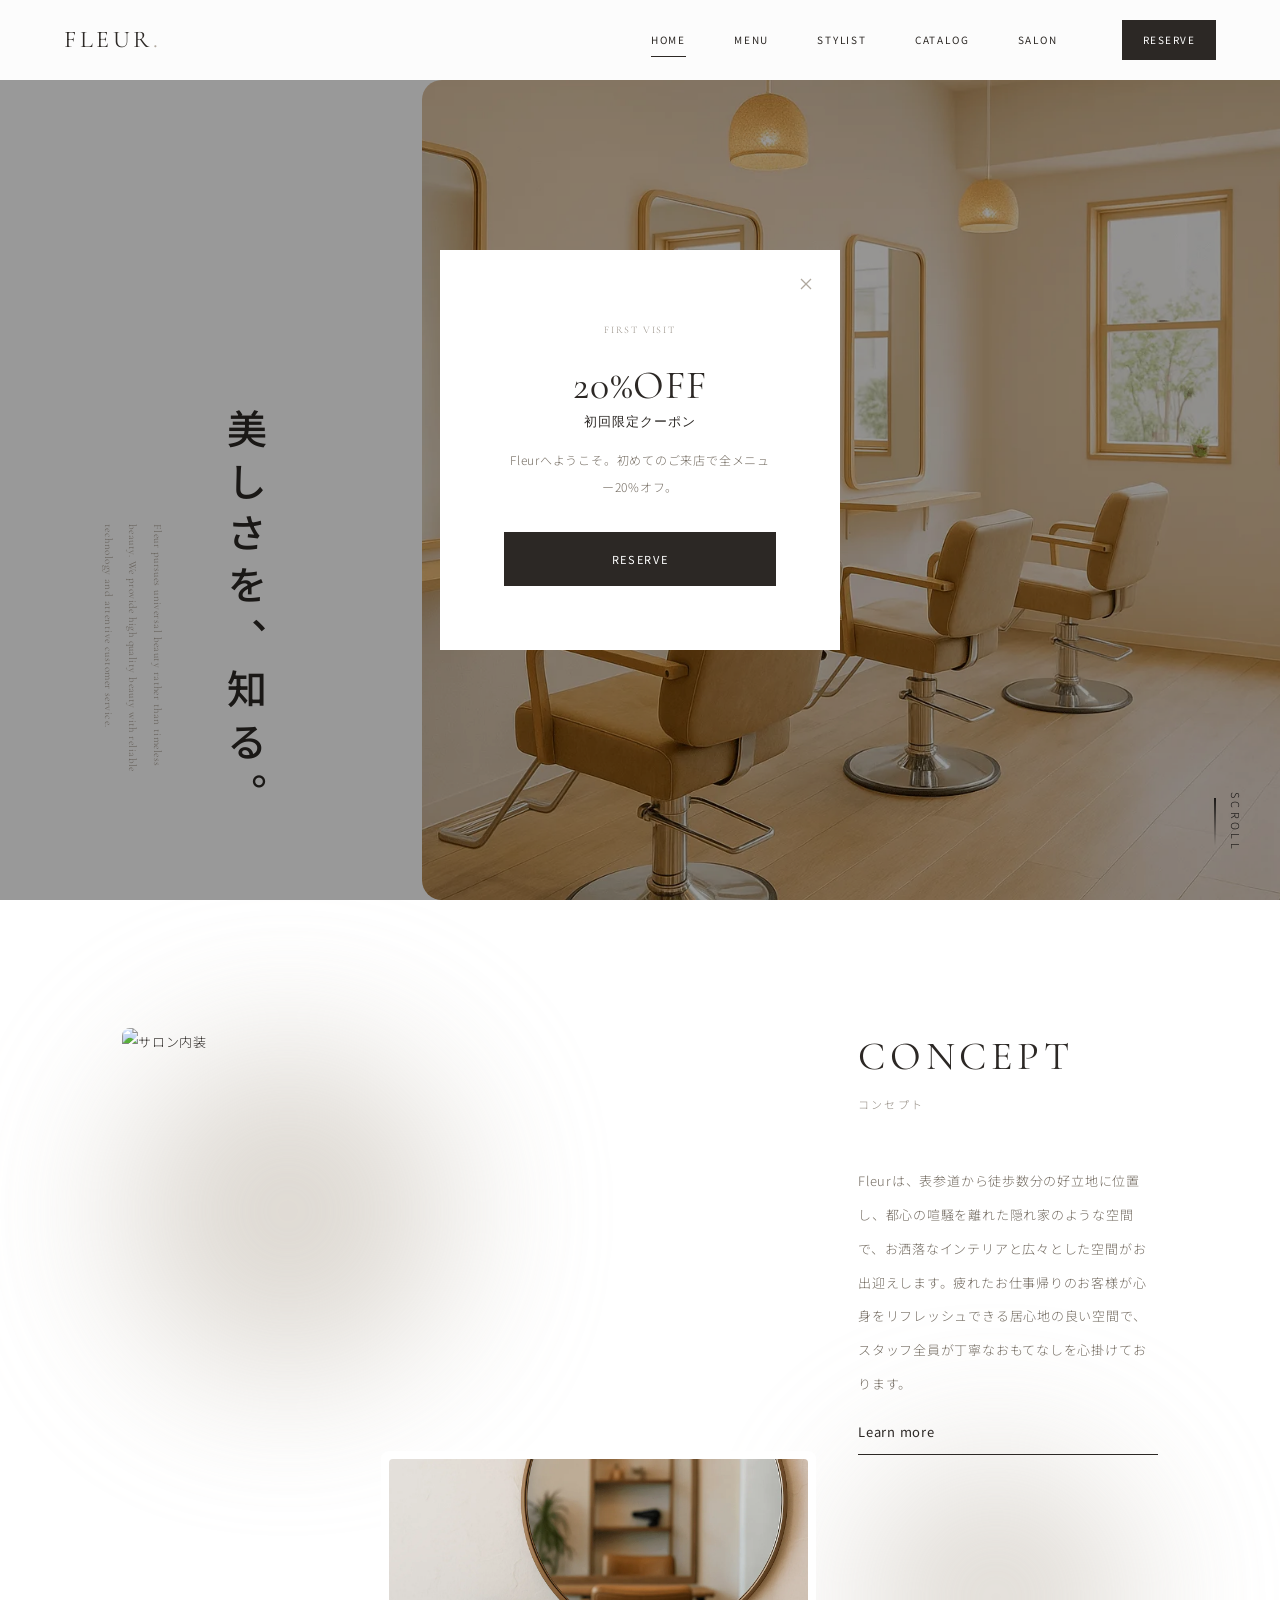
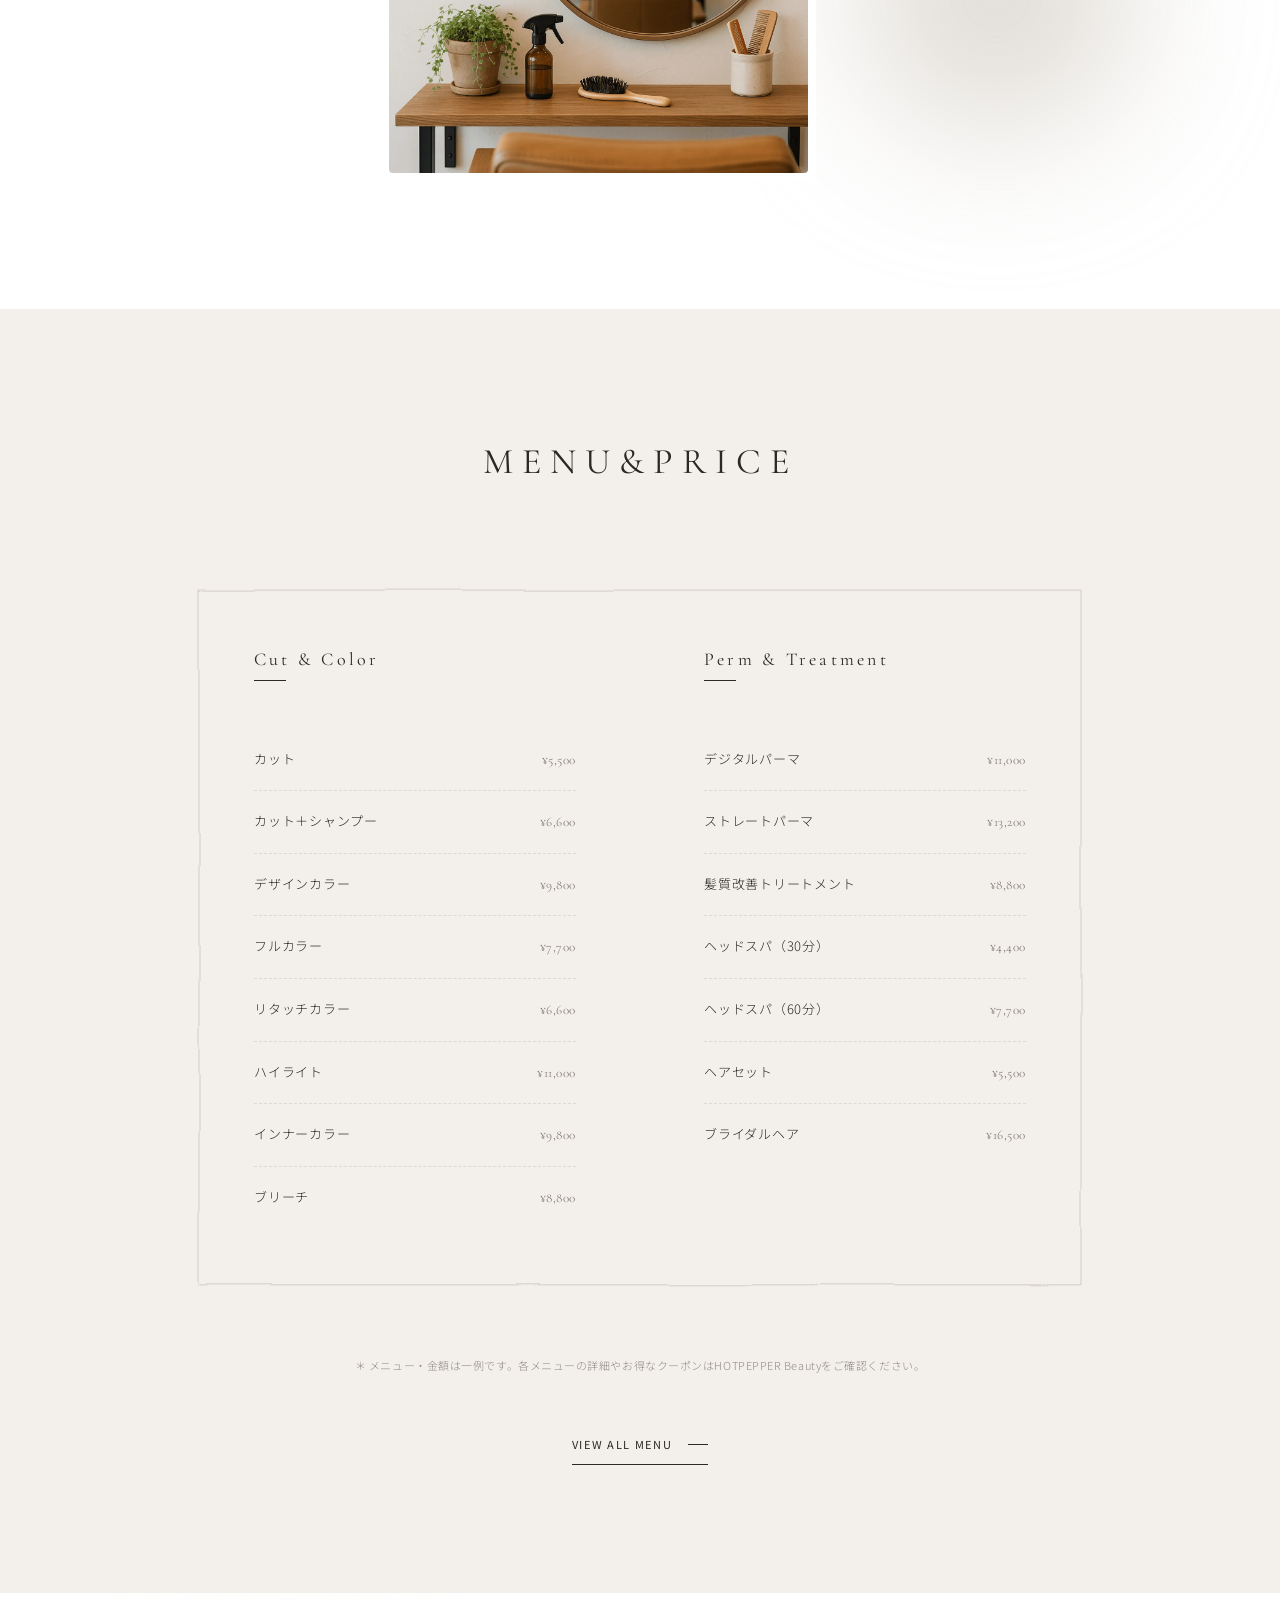
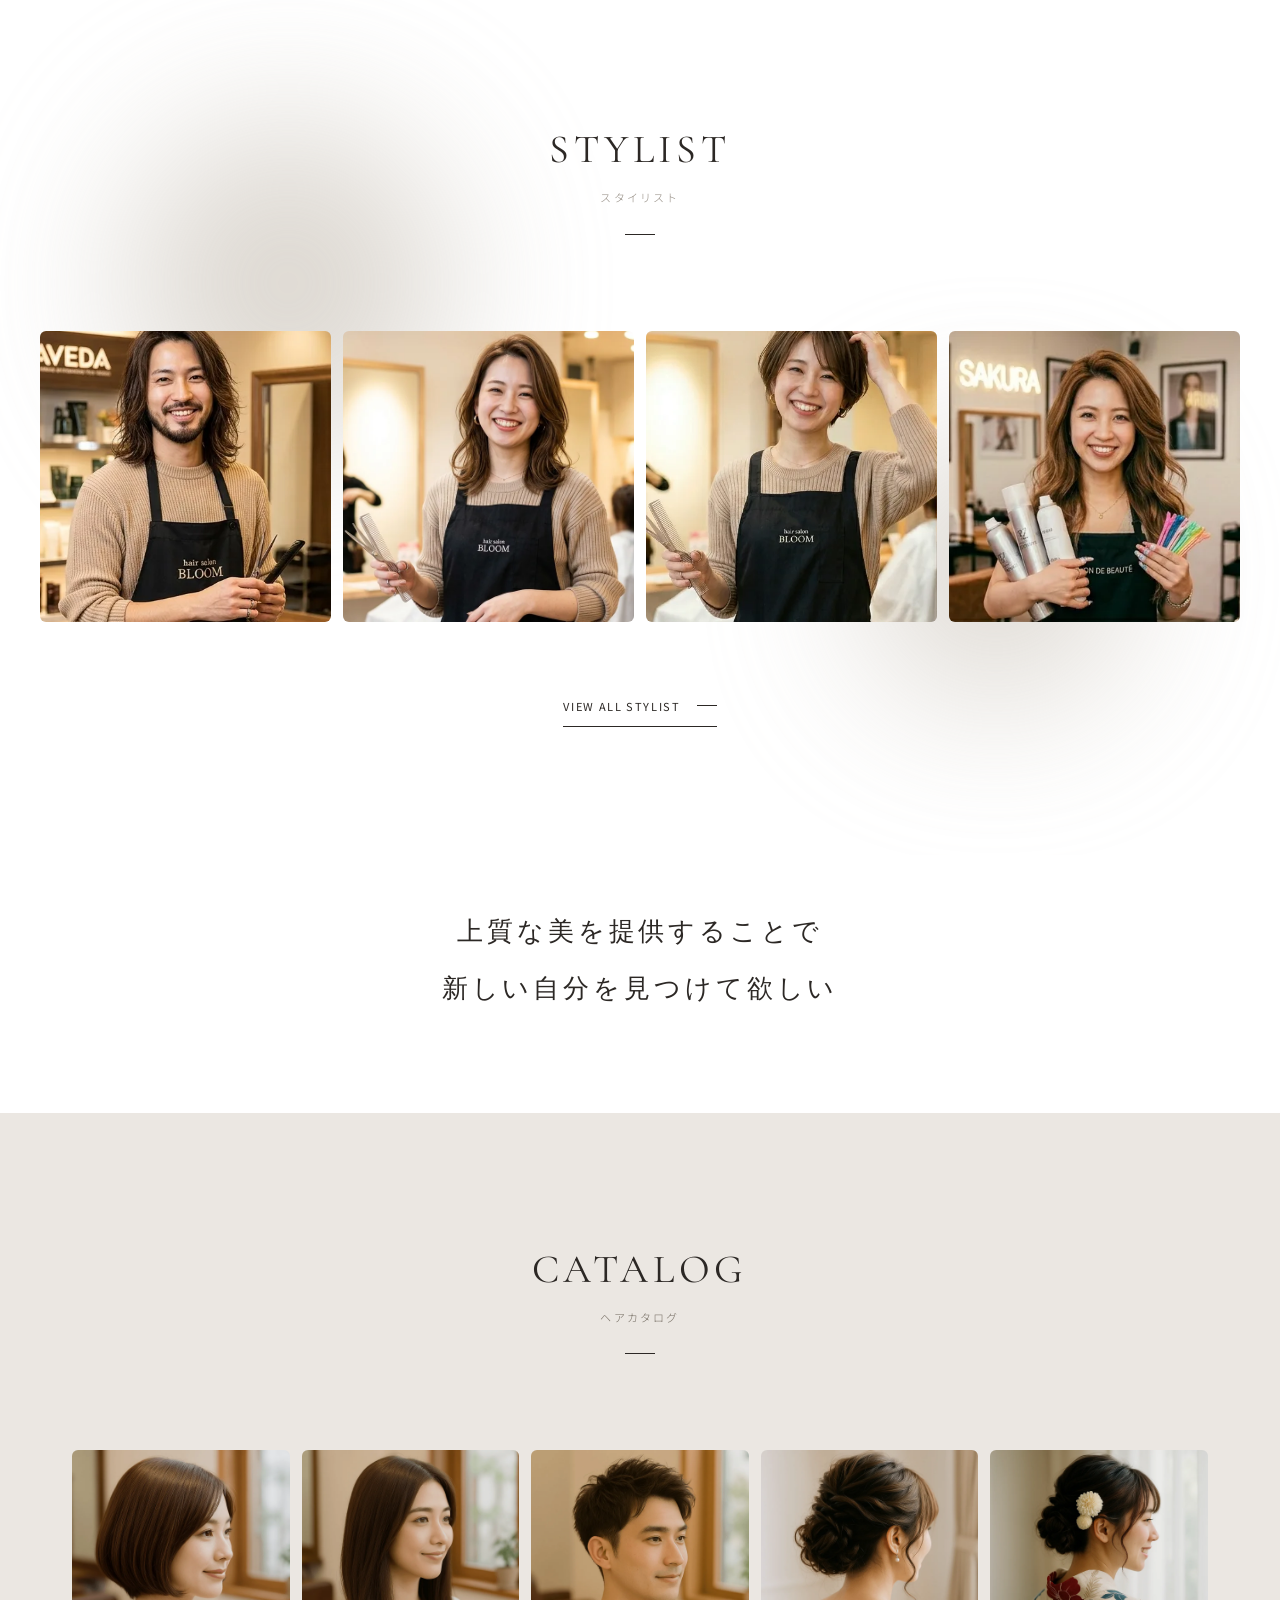
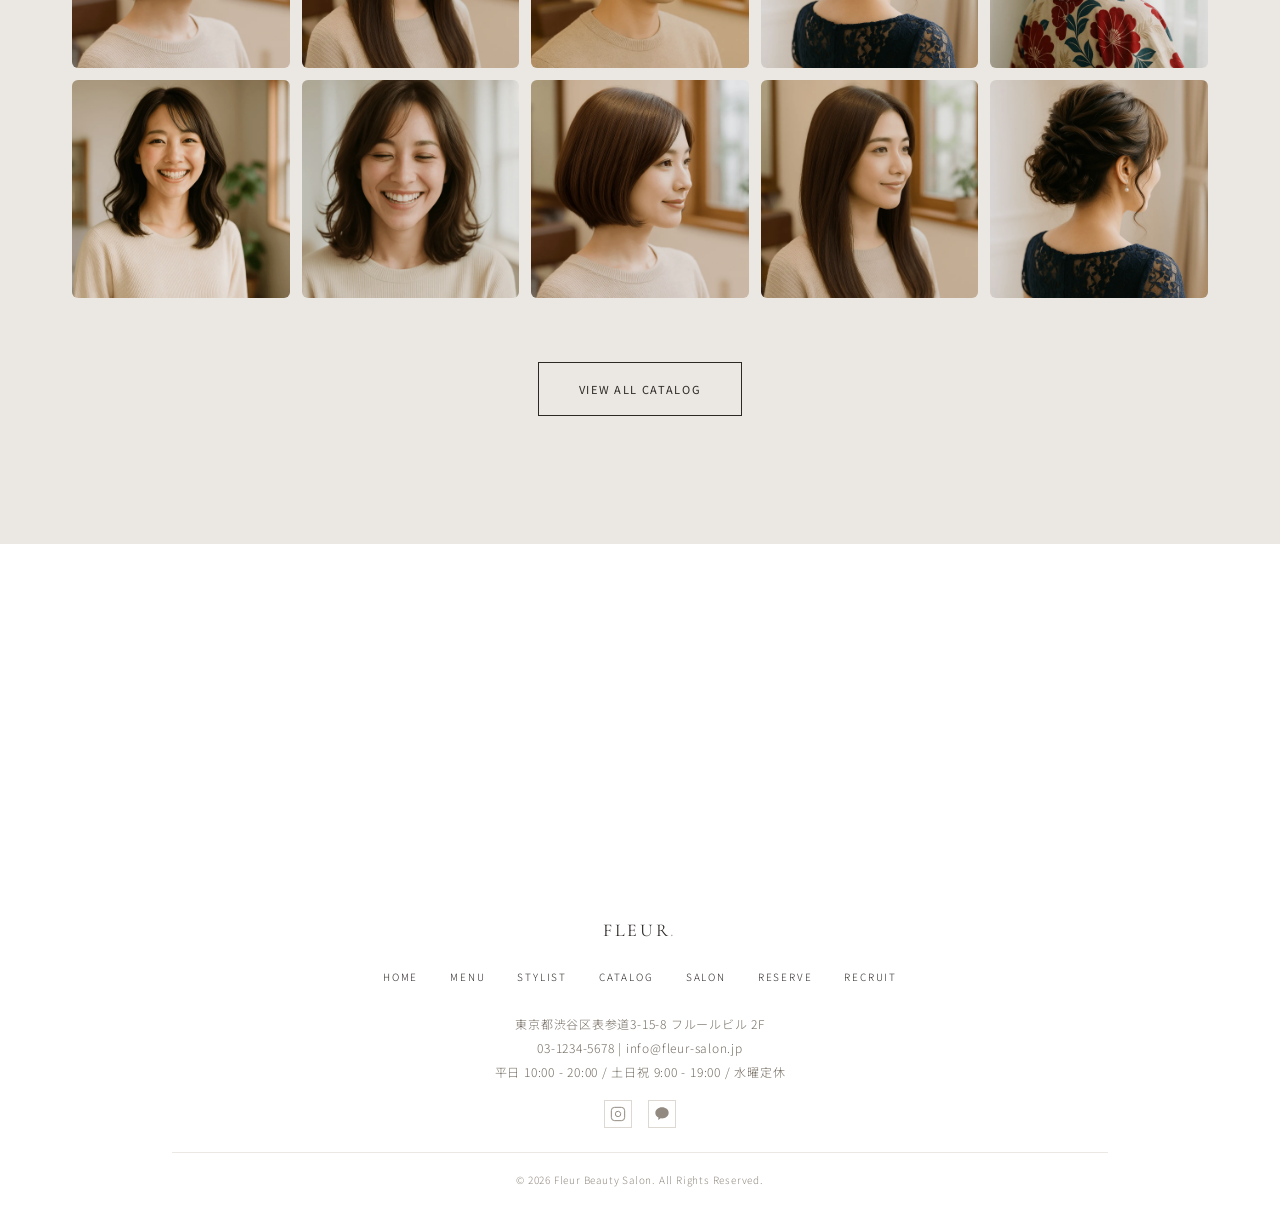
==== commit d9832cb0: "Add files via upload" ====
--- a/index.html
+++ b/index.html
@@ -67,7 +67,17 @@
 
   <!-- Opening Animation -->
   <div class="opening" id="opening">
-    <div class="opening__logo">Fleur<span>.</span></div>
+    <div class="opening__logo">
+      <svg class="opening__icon" viewBox="0 0 56 22" fill="none" xmlns="http://www.w3.org/2000/svg" aria-hidden="true">
+        <circle cx="6" cy="5.5" r="4" stroke="currentColor" stroke-width="1.2"/>
+        <circle cx="6" cy="16.5" r="4" stroke="currentColor" stroke-width="1.2"/>
+        <line x1="10" y1="8.5" x2="54" y2="21" stroke="currentColor" stroke-width="1.2" stroke-linecap="round"/>
+        <line x1="10" y1="13.5" x2="54" y2="1" stroke="currentColor" stroke-width="1.2" stroke-linecap="round"/>
+      </svg>
+      <p class="opening__name">Fleur<span class="opening__dot">.</span></p>
+      <span class="opening__divider"></span>
+      <em class="opening__tagline">hair &amp; beauty salon</em>
+    </div>
     <div class="opening__top"></div>
     <div class="opening__bottom"></div>
   </div>
@@ -200,28 +210,28 @@
     <div class="container--wide" style="max-width: var(--container-wide); margin: 0 auto; padding: 0;">
       <div class="stylist-grid-home animate-on-scroll">
         <a href="html/staff.html" class="stylist-thumb">
-          <img src="https://images.unsplash.com/photo-1544005313-94ddf0286df2?w=600&h=600&fit=crop&crop=face" alt="田中 優花" loading="lazy">
+          <img src="images/stylist-sato-kenta.webp" alt="佐藤 健太" loading="lazy">
+          <div class="stylist-thumb__overlay">
+            <p class="stylist-thumb__role">Stylist</p>
+            <p class="stylist-thumb__name">佐藤 健太</p>
+          </div>
+        </a>
+        <a href="html/staff.html" class="stylist-thumb">
+          <img src="images/stylist-tanaka-yuka.webp" alt="田中 優花" loading="lazy">
           <div class="stylist-thumb__overlay">
             <p class="stylist-thumb__role">Top Stylist</p>
             <p class="stylist-thumb__name">田中 優花</p>
           </div>
         </a>
         <a href="html/staff.html" class="stylist-thumb">
-          <img src="https://images.unsplash.com/photo-1506794778202-cad84cf45f1d?w=600&h=600&fit=crop&crop=face" alt="佐藤 健太" loading="lazy">
-          <div class="stylist-thumb__overlay">
-            <p class="stylist-thumb__role">Stylist</p>
-            <p class="stylist-thumb__name">佐藤 健太</p>
-          </div>
-        </a>
-        <a href="html/staff.html" class="stylist-thumb">
-          <img src="https://images.unsplash.com/photo-1531746020798-e6953c6e8e04?w=600&h=600&fit=crop&crop=face" alt="鈴木 麻里" loading="lazy">
+          <img src="images/stylist-suzuki-mari.webp" alt="鈴木 麻里" loading="lazy">
           <div class="stylist-thumb__overlay">
             <p class="stylist-thumb__role">Color Specialist</p>
             <p class="stylist-thumb__name">鈴木 麻里</p>
           </div>
         </a>
         <a href="html/staff.html" class="stylist-thumb">
-          <img src="https://images.unsplash.com/photo-1517841905240-472988babdf9?w=600&h=600&fit=crop&crop=face" alt="橋本 愛" loading="lazy">
+          <img src="images/stylist-hashimoto-ai.webp" alt="橋本 愛" loading="lazy">
           <div class="stylist-thumb__overlay">
             <p class="stylist-thumb__role">Junior Stylist</p>
             <p class="stylist-thumb__name">橋本 愛</p>
--- a/css/style.css
+++ b/css/style.css
@@ -555,16 +555,52 @@
 .opening__logo {
   position: absolute;
   z-index: 10001;
+  display: flex;
+  flex-direction: column;
+  align-items: center;
+  gap: 6px;
+  opacity: 0;
+  animation: openingLogoIn 0.8s ease 0.3s forwards, openingLogoOut 0.6s ease 1.6s forwards;
+}
+
+.opening__icon {
+  width: 44px;
+  height: 18px;
+  color: #b8a898;
+  margin-bottom: 10px;
+}
+
+.opening__name {
   font-family: var(--font-display);
   font-size: 2.5rem;
   font-weight: 400;
   letter-spacing: 0.15em;
   text-transform: uppercase;
   color: var(--color-text);
+  margin: 0;
+}
+
+.opening__dot { color: #c4b5a5; }
+
+.opening__divider {
+  display: block;
+  height: 1px;
+  background: #d4c9be;
+  width: 0;
+  animation: openingDividerExpand 0.5s cubic-bezier(0.4, 0, 0.2, 1) 0.85s forwards;
+}
+
+.opening__tagline {
+  font-family: var(--font-display);
+  font-size: 0.575rem;
+  font-style: italic;
+  font-weight: 400;
+  letter-spacing: 0.35em;
+  color: #b8a898;
+  text-transform: lowercase;
   opacity: 0;
-  animation: openingLogoIn 0.8s ease 0.3s forwards, openingLogoOut 0.6s ease 1.6s forwards;
-}
-.opening__logo span { color: var(--gray-400); }
+  animation: openingTaglineIn 0.6s ease 1.0s forwards;
+}
 
 .opening__top,
 .opening__bottom {
@@ -572,7 +608,7 @@
   left: 0;
   right: 0;
   height: 50%;
-  background: var(--white);
+  background: #f5f0eb;
   z-index: 10000;
 }
 .opening__top {
@@ -591,7 +627,7 @@
 }
 
 @keyframes openingLogoIn {
-  from { opacity: 0; transform: translateY(20px); }
+  from { opacity: 0; transform: translateY(16px); }
   to { opacity: 1; transform: translateY(0); }
 }
 @keyframes openingLogoOut {
@@ -603,6 +639,14 @@
 }
 @keyframes curtainDown {
   to { transform: translateY(100%); }
+}
+@keyframes openingDividerExpand {
+  from { width: 0; }
+  to { width: 56px; }
+}
+@keyframes openingTaglineIn {
+  from { opacity: 0; letter-spacing: 0.55em; }
+  to { opacity: 1; letter-spacing: 0.35em; }
 }
 @keyframes scrollBounce {
   0%, 100% { transform: translateY(0); }
@@ -1263,7 +1307,7 @@
 /* --- Page Header (inner pages) --- */
 .page-header {
   position: relative;
-  padding: calc(var(--header-height) + var(--space-5xl)) 0 var(--space-3xl);
+  padding: calc(var(--header-height) + var(--space-2xl)) 0 var(--space-2xl);
   background: var(--color-bg);
   text-align: center;
   border-bottom: 1px solid var(--gray-100);
--- a/css/responsive.css
+++ b/css/responsive.css
@@ -22,7 +22,7 @@
 .menu-cards { grid-template-columns: 1fr; }
 .menu-price__grid { grid-template-columns: 1fr; gap: var(--space-3xl); }
 
-.stylist-grid-home { grid-template-columns: repeat(2, 1fr); }
+.stylist-grid-home { grid-template-columns: repeat(2, 1fr); padding: 0 var(--space-xl); }
 
 .gallery-grid { grid-template-columns: repeat(2, 1fr); }
 
@@ -61,7 +61,7 @@
 
   .menu-cards { grid-template-columns: repeat(2, 1fr); }
   .menu-price__grid { grid-template-columns: 1fr 1fr; gap: var(--space-5xl); }
-  .stylist-grid-home { grid-template-columns: repeat(4, 1fr); }
+  .stylist-grid-home { grid-template-columns: repeat(4, 1fr); padding: 0; }
   .gallery-grid { grid-template-columns: repeat(3, 1fr); }
   .banner-row { grid-template-columns: repeat(3, 1fr); }
   .reviews-grid { grid-template-columns: repeat(2, 1fr); }
